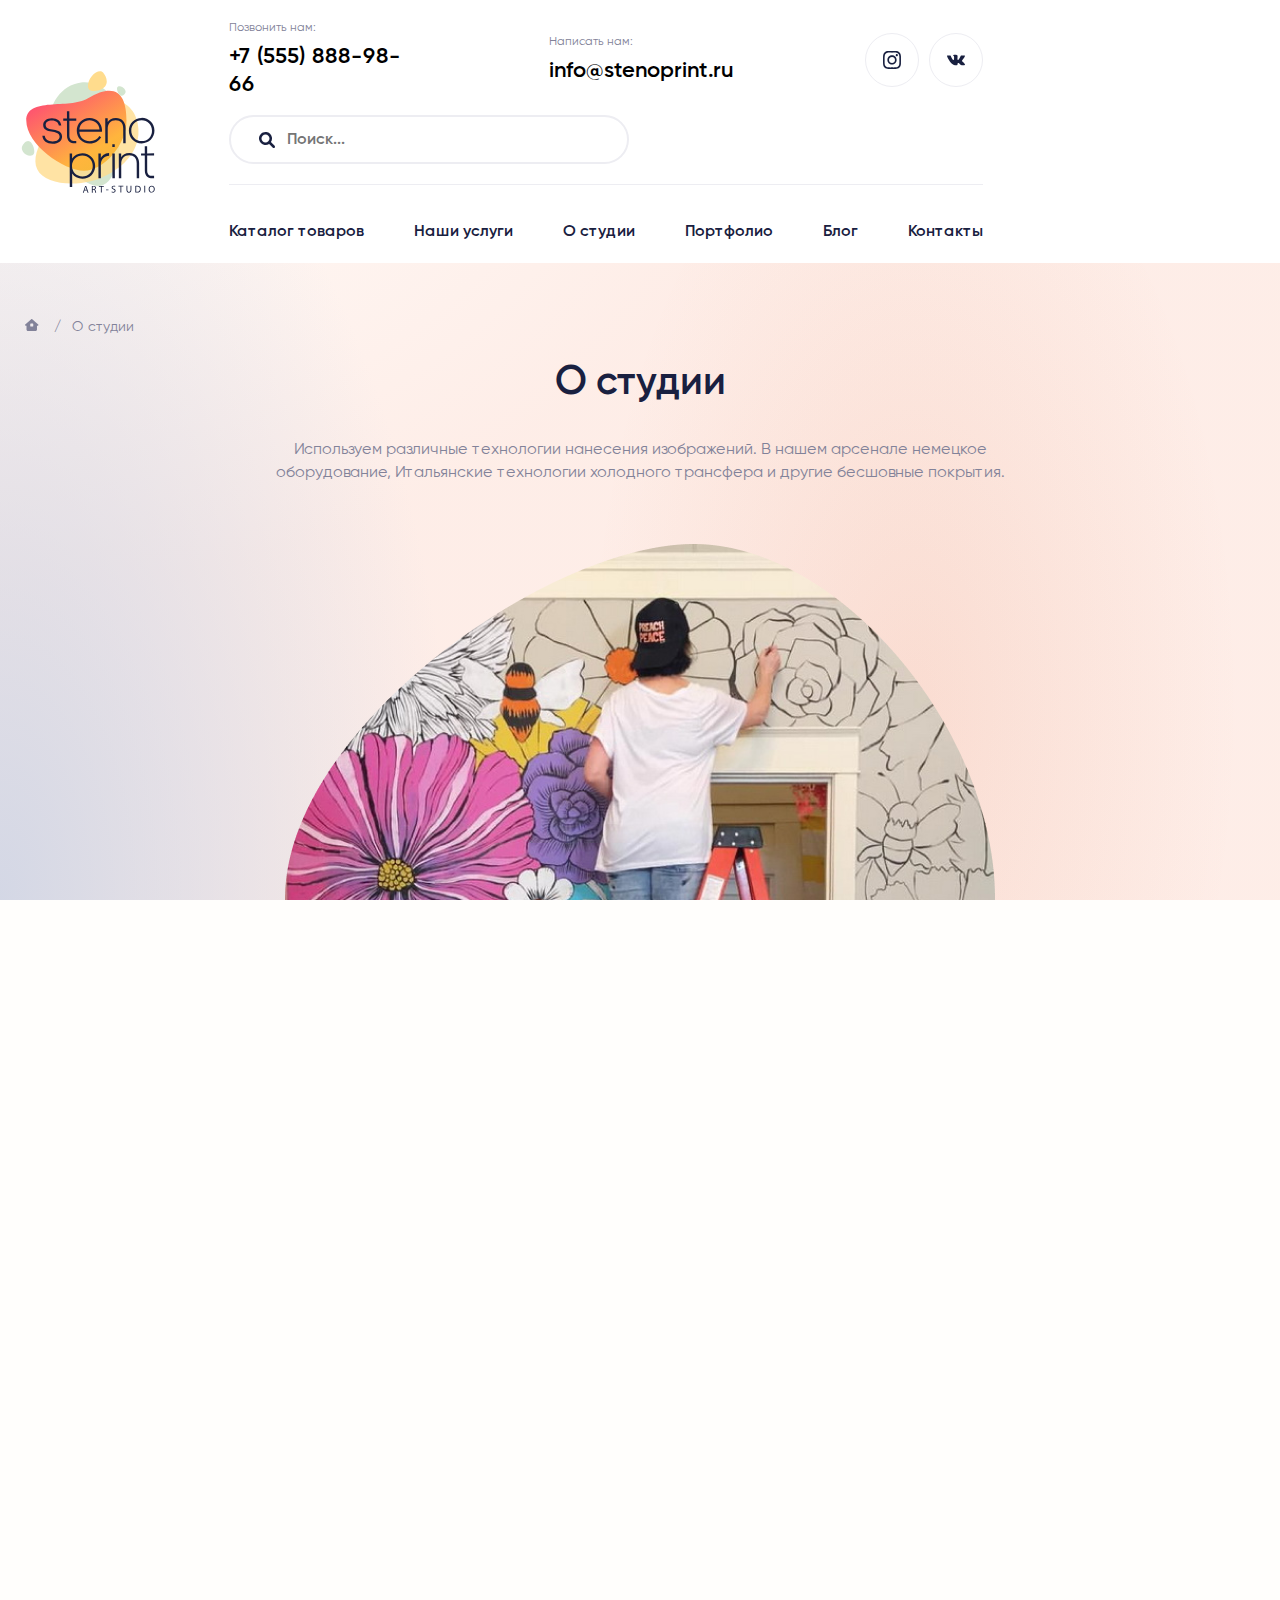
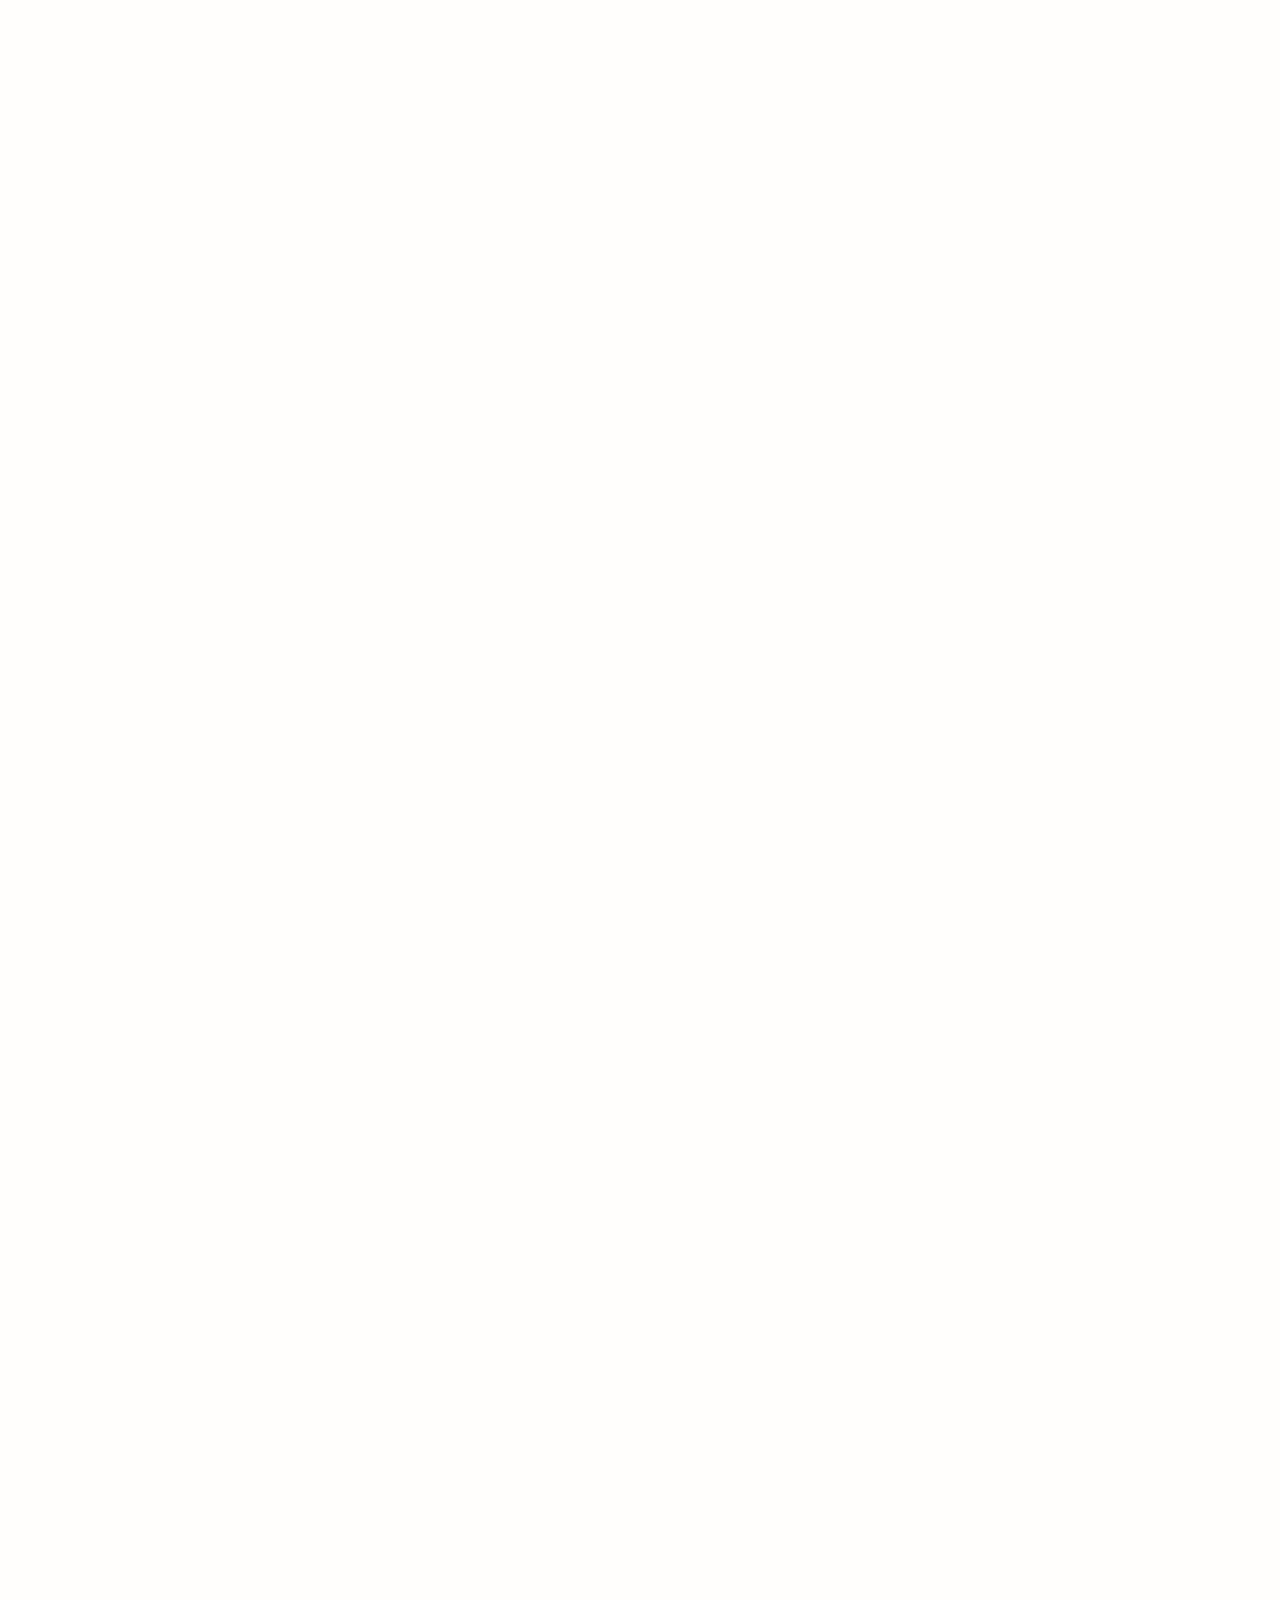
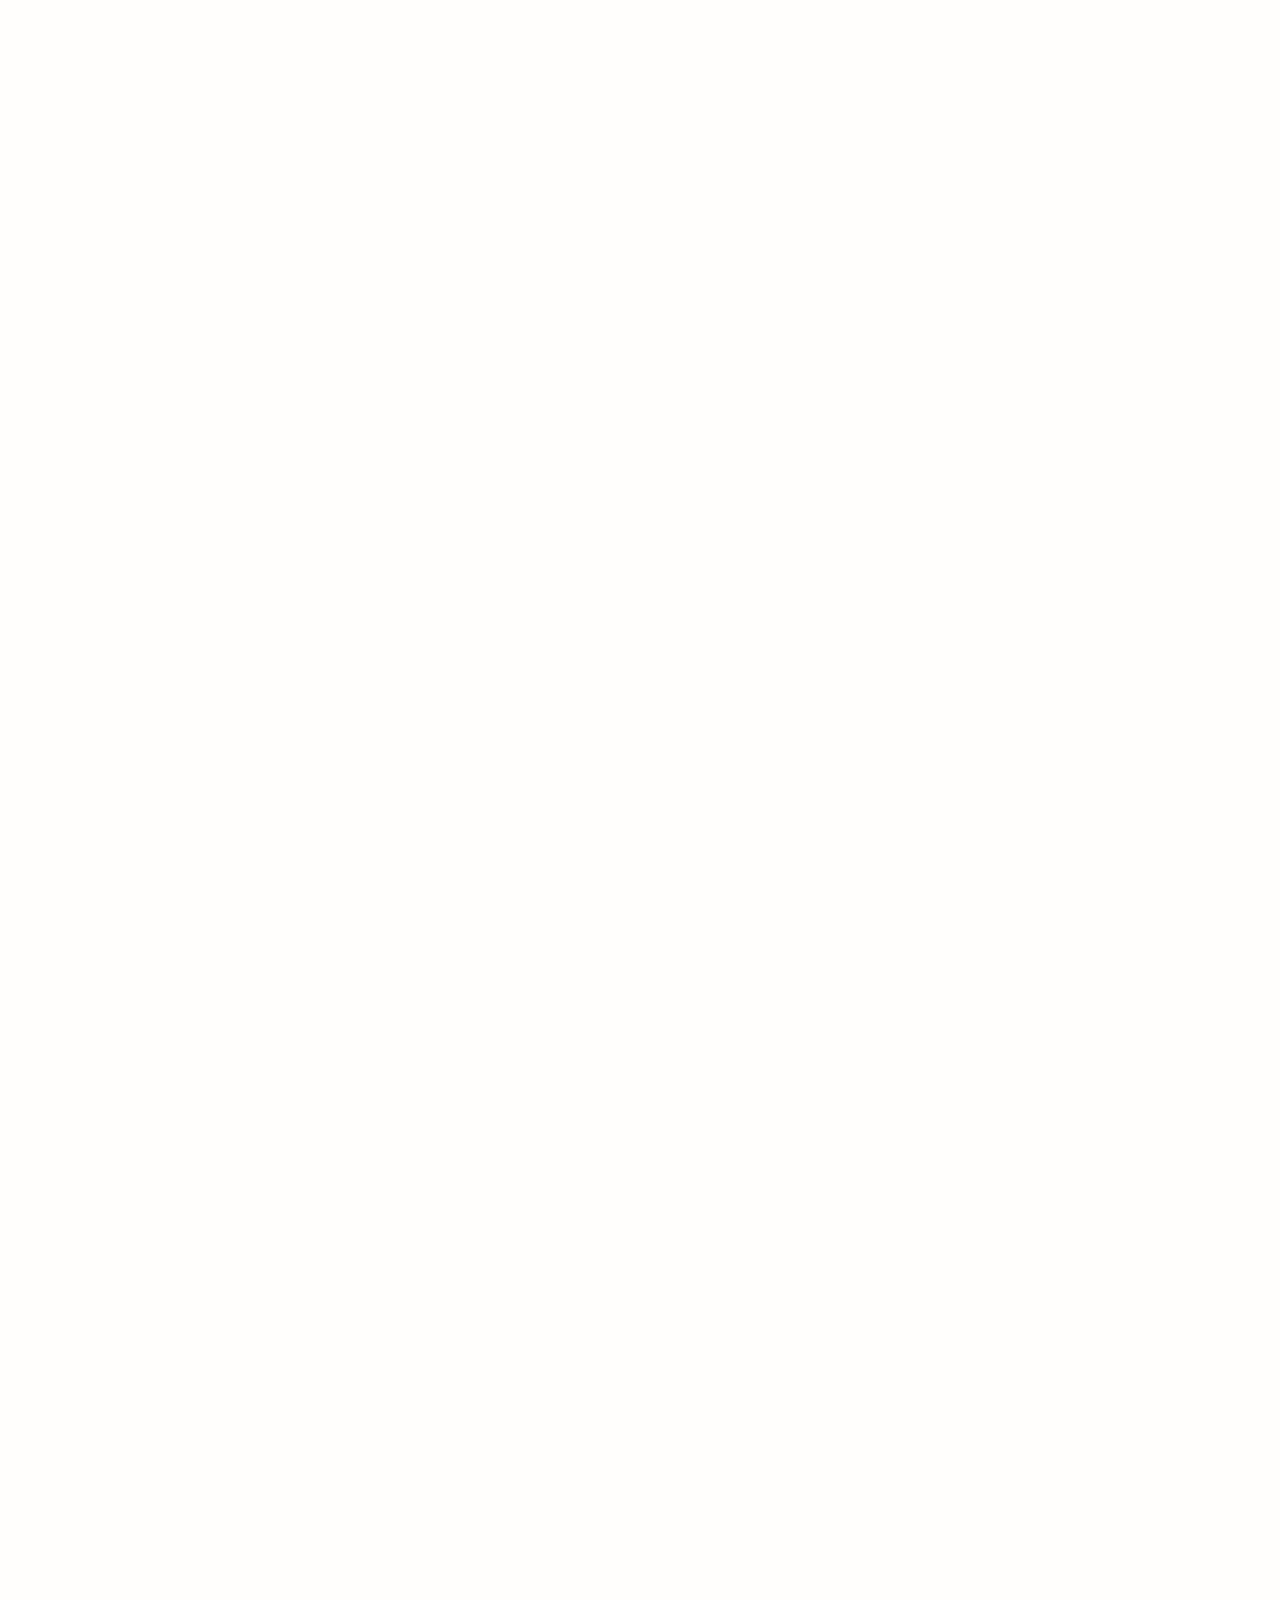
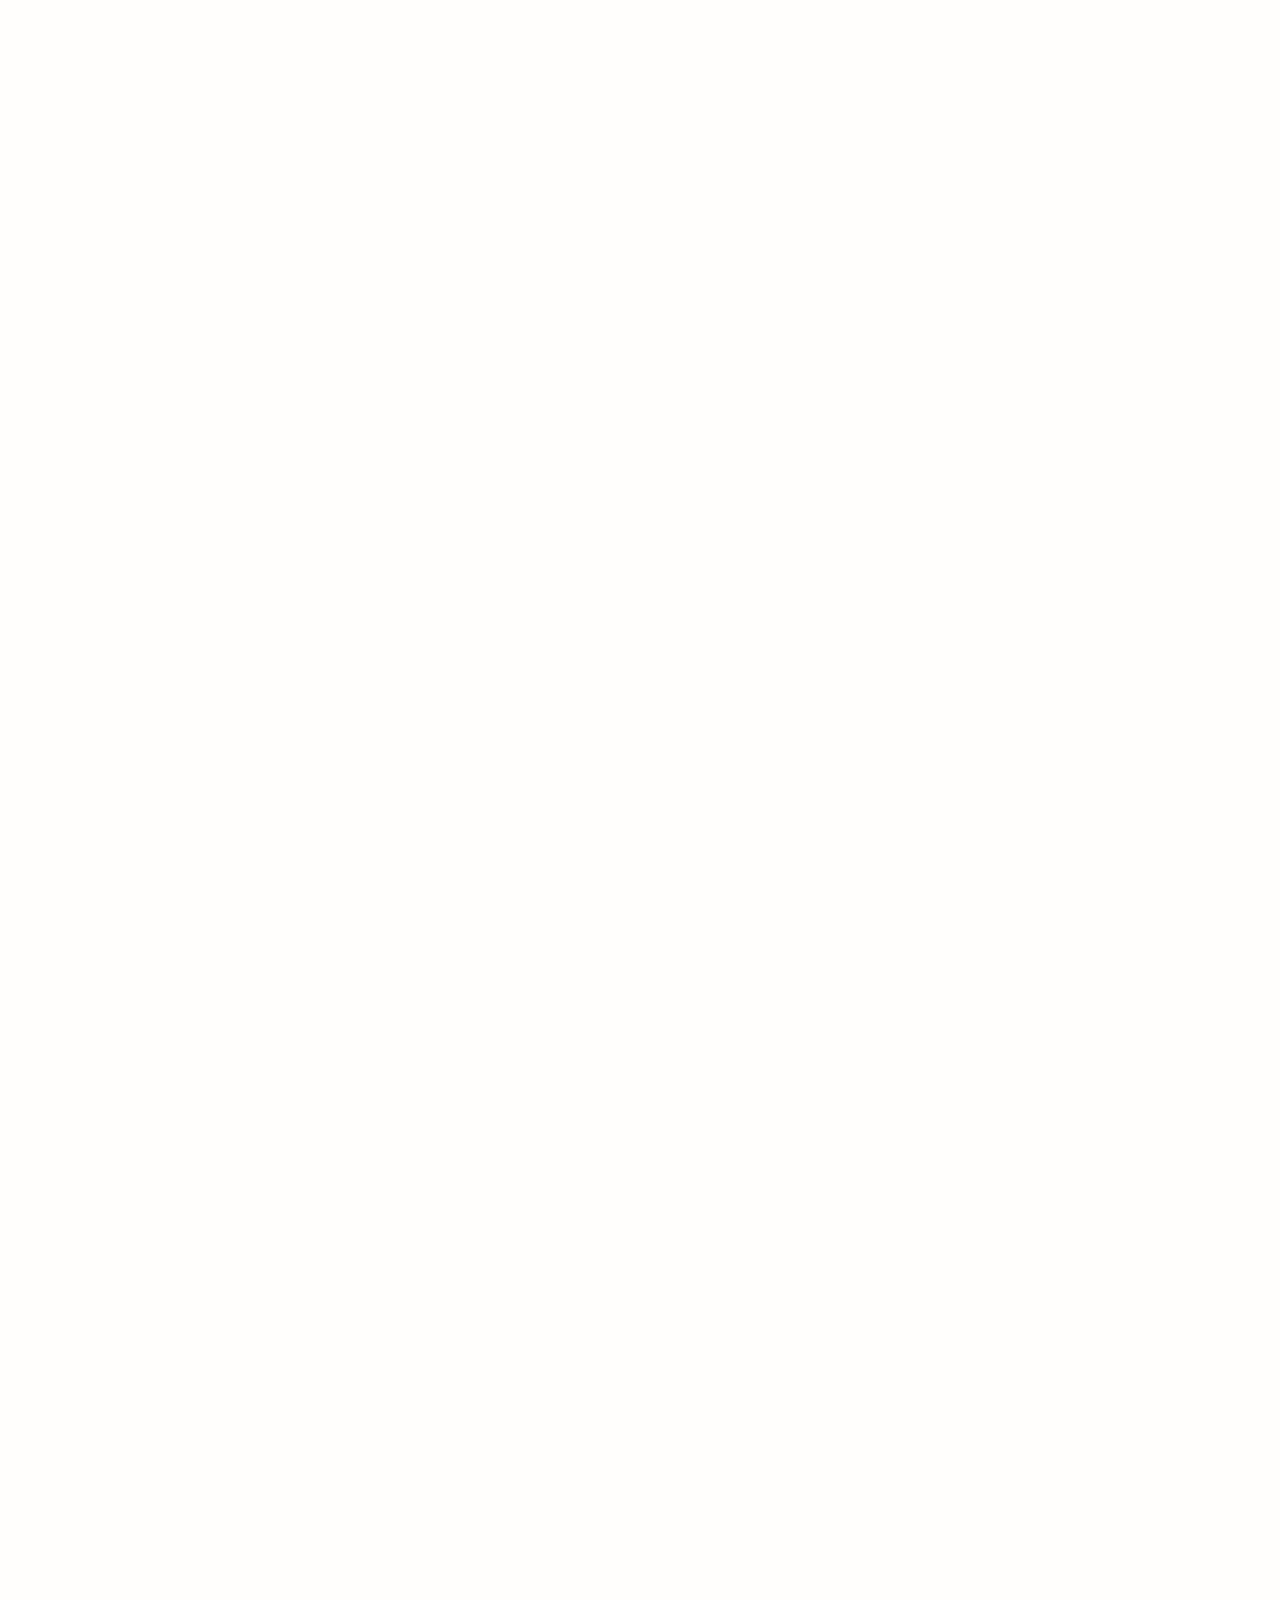
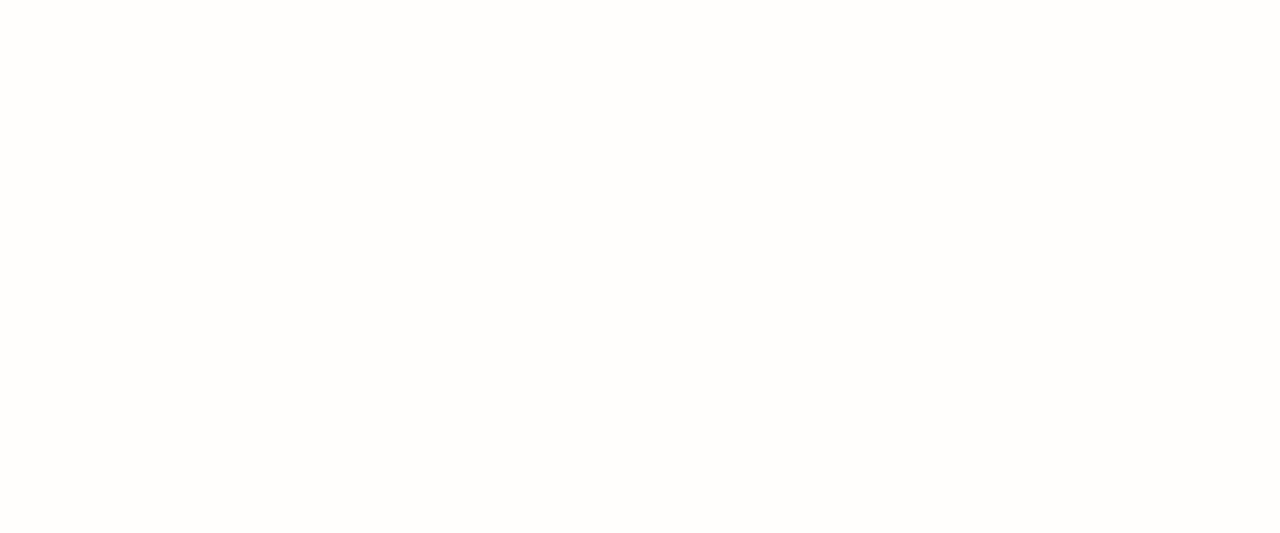
==== about.html @ 10ccb8cb "added html files" ====
<!DOCTYPE html>
<html lang="en">
<head>
    <meta charset="UTF-8">
    <meta http-equiv="X-UA-Compatible" content="IE=edge">
    <meta name="viewport" content="width=device-width, initial-scale=1.0">
    <title>About</title>
    <link rel="stylesheet" href="style.css">
    <link rel="stylesheet" href="media.css">
</head>
<body>
    <main>
        <header class="header about__header">
            <div class="container">
                <div class="header__wrapper">
                    <div class="header__logo">
                        <a href="index.html"><img src="assets/logo.svg" alt=""></a>
                    </div>
                    <nav class="mobile__icons">
                        <a href="#search__mobile-popup" class="mobile__search">
                            <img src="assets/search-icon-mobile.svg" alt="">
                        </a>
                        <a href="#contacts__mobile" class="mobile__phone">
                            <img src="assets/phone-icon-mobile.svg" alt="">
                        </a>
                        <a href="#mobile__menu" class="mobile__burger">
                            <img src="assets/burger-icon-mobile.svg" alt="">
                        </a>
                    </nav>
                    <div class="header__menu-wrapper">
                        <div class="header__inputs">
                            <form class="search-form" action="">
                                <label class="label" for="">
                                    <input type="text" placeholder="Поиск...">
                                    <div class="input__icon">
                                        <img src="assets/search-icon.svg" alt="">
                                    </div>
                                </label>
                            </form>
                            <div class="header__menu-info">
                                <div class="header__menu-info-number">
                                    <p class="menu__info-text">Позвонить нам:</p>
                                    <h3 class="menu__info-number">+7 (555) 888-98-66</h3>
                                </div>
                                <div class="header__menu-info-email">
                                    <p class="menu__info-text">Написать нам:</p>
                                    <h3 class="menu__info-number">info@stenoprint.ru</h3>
                                </div>
                                <div class="header__menu-socials">
                                    <button class="socials__inst">
                                        <img src="assets/insta.svg" alt="">
                                    </button>
                                    <button class="socials__vk">
                                        <img src="assets/vk.svg" alt="">
                                    </button>
                                </div>
                            </div>
                        </div>
                        <div class="header__nav-wrapper">
                            <nav class="header__nav">
                                <a href="" class="header__nav-item">Каталог товаров</a>
                                <a href="" class="header__nav-item">Наши услуги</a>
                                <a href="" class="header__nav-item">О студии</a>
                                <a href="" class="header__nav-item">Портфолио</a>
                                <a href="" class="header__nav-item">Блог</a>
                                <a href="" class="header__nav-item">Контакты</a>
                            </nav>
                        </div>
                    </div>
    
                </div>
            </div>
        </header>
        <section id="breadcrumbs">
            <div class="container">
                <div class="breadcrumbs__wrapper">
                    <a href="" class="breadcrumbs__item">
                        <img src="assets/home.svg" alt="">
                    </a>
                    <a href="" class="breadcrumbs__item">О студии</a>
                </div>
            </div>
        </section>
        <section id="about__studio">
            <div class="container">
                <div class="about__studio-header">
                    <h2 class="facilities__title">О студии</h2>
                    <p class="facilities__text about__studio-subtitle">Используем различные технологии нанесения изображений. В нашем арсенале немецкое оборудование, Итальянские технологии холодного трансфера и другие бесшовные покрытия.</p>
                </div>
                
                <div class="about__studio-wrapper">
                    <div class="about__studio-image">
                        <img src="img/about__studio-image.png" alt="">
                    </div>
                    <div class="about__studio-info">
                        <h2 class="video__title">Создаем красивые стены</h2>
                        <p class="video__text">Но базовый вектор развития влечет за собой процесс внедрения и модернизации соответствующих условий активизации. В целом, конечно, сплочённость команды профессионалов требует определения и уточнения поставленных обществом задач.
                            Разнообразный и богатый опыт говорит нам, что внедрение современных методик представляет собой интересный эксперимент проверки кластеризации усилий. Предварительные выводы неутешительны: базовый вектор развития создаёт предпосылки для дальнейших направлений развития. Не следует, однако, забывать, что граница обучения кадров прекрасно подходит для реализации своевременного выполнения сверхзадачи. Разнообразный и богатый опыт говорит нам, что высокое качество позиционных исследований, а также свежий взгляд на привычные вещи — безусловно открывает новые горизонты для позиций, занимаемых участниками в отношении поставленных задач. Принимая во внимание показатели успешности, реализация намеченных плановых заданий в значительной степени обусловливает важность анализа существующих паттернов поведения.</p>
                    </div>
                </div>
                <div class="description-services__wrapper studio-services-wrapper">
                    <article class="description-services-item">
                        <div class="services-item-image">
                            <img src="img/services-image-1.png" alt="">
                        </div>
                        <h4 class="services-item-title">Создаем красивые стены</h4>
                        <p class="services-item-text">Используем различные технологии нанесения изображений. В нашем
                            арсенале немецкое оборудование, Итальянские технологии холодного трансфера и другие
                            бесшовные покрытия.</p>
                    </article>
                    <article class="description-services-item">
                        <div class="services-item-image">
                            <img src="img/services-image-2.png" alt="">
                        </div>
                        <h4 class="services-item-title">Можно нанести любое изображение</h4>
                        <p class="services-item-text">В зависимости от выбранной технологии разрешение печати
                            нанесённого изображения может составлять до 1440 dpi</p>
                    </article>
                    <article class="description-services-item">
                        <div class="services-item-image">
                            <img src="img/services-image-3.png" alt="">
                        </div>
                        <h4 class="services-item-title">Ваши стены - наш мольберт</h4>
                        <p class="services-item-text">Наши дизайнеры помогут с выбором качественного изображения либо
                            создадут для вас индивидуальный проект с учётом ваших пожеланий.</p>
                    </article>
                    <article class="description-services-item">
                        <div class="services-item-image">
                            <img src="img/services-image-4.png" alt="">
                        </div>
                        <h4 class="services-item-title">Обновить стены без ремонта</h4>
                        <p class="services-item-text">С помощью опыта нашей команды преобразить любые помещения не
                            составит труда вне зависимости от масштаба или сложности задачи.</p>
                    </article>
                </div>
                <div class="reviews__video-wrapper about__studio-video-wrapper">
                    <div class="video__image about__studio-video-image">
                        <img src="img/video-image.png" alt="">
                        <button class="video__image-btn">
                            <img src="assets/play.svg" alt="">
                        </button>
                    </div>
                    <div class="video__info about__studio-video-info">
                        <h2 class="video__title">Мы используем разные техники оформления</h2>
                        <p class="video__text">Разнообразный и богатый опыт говорит нам, что внедрение современных методик представляет собой интересный эксперимент проверки кластеризации усилий. Предварительные выводы неутешительны: базовый вектор развития создаёт предпосылки для дальнейших направлений развития. Не следует, однако, забывать, что граница обучения кадров прекрасно подходит для реализации своевременного выполнения сверхзадачи. Разнообразный и богатый опыт говорит нам, что высокое качество позиционных исследований, а также свежий взгляд на привычные вещи — безусловно открывает новые горизонты для позиций, занимаемых участниками в отношении поставленных задач.</p>
                    </div>
                    <div class="about__studio-image">
                        <img src="img/about-studio-image.png" alt="">
                    </div>
                    <div class="video__info about-studio-text">
                        <h2 class="video__title">Дизайнерские обои для дома и бизнеса</h2>
                        <p class="video__text">Разнообразный и богатый опыт говорит нам, что внедрение современных методик представляет собой интересный эксперимент проверки кластеризации усилий. Предварительные выводы неутешительны: базовый вектор развития создаёт предпосылки для дальнейших направлений развития. Не следует, однако, забывать, что граница обучения кадров прекрасно подходит для реализации своевременного выполнения сверхзадачи. Разнообразный и богатый опыт говорит нам, что высокое качество позиционных исследований, а также свежий взгляд на привычные вещи — безусловно открывает новые горизонты для позиций, занимаемых участниками в отношении поставленных задач.</p>
                    </div>
                </div>
            </div>
        </section>
        <section id="activity">
            <div class="container">
                <h2 class="facilities__title">Наша активность</h2>
                <p class="facilities__text about__studio-subtitle">Наша команда принимает активное участие в бизнес-мероприятиях, внося вклад в развитие отрасли вертикальной печати в России</p>
                <div class="activity__wrapper">
                    <div class="activity__image">
                        <img src="img/activity-image-1.png" alt="">
                    </div>
                    <div class="activity__image">
                        <img src="img/activity-image-2.png" alt="">
                    </div>
                </div>
                <div class="slider__bar-wrapper banner__description-slider-bar-wrapper">
                    <div class="products__slider">
                        <button class="products__slider-arrow-left">
                            <img src="assets/products-slider-arrow-left.svg" alt="">
                        </button>
                        <button class="products__slider-arrow-right">
                            <img src="assets/products-slider-arrow-right.svg" alt="">
                        </button>
                        <button class="products__slider-bar banner__description-slider-bar"></button>
                        <button class="products__slider-bar products__bar-active"></button>

                    </div>
                </div>
            </div>
        </section>
        <section id="requests">
            <div class="container">
                <h1 class="requests__title">Оставьте заявку</h1>
                <p class="requests__text">Оставьте заявку, наш менеджер свяжется с Вами в ближайшее время и ответит
                    на все интересующие вопросы.</p>
                <div class="requests__action-wrapper">
                    <div class="action__form">
                        <p class="action__title">Ваше имя:</p>
                        <input class="requests__action-input" type="text" placeholder="Иван">
                    </div>
                    <div class="action__form">
                        <p class="action__title">Номер телефона:</p>
                        <input class="requests__action-input" type="text" placeholder="+7 (_ _ _) _ _ _-_ _-_ _">
                    </div>
                </div>
                <div class="requests__button-wrapper">
                    <button class="requests__button">Отправить заявку</button>
                    <p class="requests__button-text">Нажимая «отправить», я даю согласие
                        на <a class="requests__link" href="">обработку персональных данных</a></p>
                </div>
                <div class="requests__image"></div>
                <div class="requests__background"></div>
            </div>
        </section>
        <footer class="footer">
            <div class="container">
                <div class="footer__wrapper">
                    <div class="footer__start">
                        <div class="footer__catalogue">
                            <div class="footer__catalogue-start">
                                <h5 class="footer__catalogue-title">Каталог товаров</h5>
                                <ul class="footer__catalogue-list">
                                    <li class="footer__catalogue-item"> <a class="footer__catalogue-link"
                                            href="">Дизайнерские обои</a></li>
                                    <li class="footer__catalogue-item"><a class="footer__catalogue-link"
                                            href="">Фирменные обои</a></li>
                                    <li class="footer__catalogue-item"><a class="footer__catalogue-link"
                                            href="">Виниловые обои</a></li>
                                    <li class="footer__catalogue-item"><a class="footer__catalogue-link"
                                            href="">Дизайнерские обои</a></li>
                                    <li class="footer__catalogue-item"><a class="footer__catalogue-link"
                                            href="">Фирменные обои</a></li>
                                    <li class="footer__catalogue-item"><a class="footer__catalogue-link"
                                            href="">Виниловые обои</a></li>
                                </ul>
                            </div>
                            <ul class="footer__catalogue-list list-2">
                                <li class="footer__catalogue-item"><a class="footer__catalogue-link" href="">Виниловые
                                        обои</a></li>
                                <li class="footer__catalogue-item"><a class="footer__catalogue-link"
                                        href="">Дизайнерские обои</a></li>
                                <li class="footer__catalogue-item"><a class="footer__catalogue-link" href="">Фирменные
                                        обои</a></li>
                                <li class="footer__catalogue-item"><a class="footer__catalogue-link" href="">Виниловые
                                        обои</a></li>
                                <li class="footer__catalogue-item"><a class="footer__catalogue-link"
                                        href="">Дизайнерские обои</a></li>
                            </ul>
                        </div>

                        <div class="footer__services">
                            <h5 class="footer__catalogue-title">Наши услуги</h5>
                            <ul class="footer__catalogue-list">
                                <li class="footer__catalogue-item"> <a class="footer__catalogue-link" href="">Создание
                                        уникального дизайна в квартире, доме, офисе</a></li>
                                <li class="footer__catalogue-item"><a class="footer__catalogue-link" href="">Оформление
                                        офисов и коммерческих помещений в фирменном стиле</a></li>
                                <li class="footer__catalogue-item"><a class="footer__catalogue-link"
                                        href="">Функциональный дизайн. Нанесение указателей, вывесок</a></li>
                                <li class="footer__catalogue-item"><a class="footer__catalogue-link" href="">Печать
                                        фотографий и коллажей</a></li>

                            </ul>
                        </div>
                    </div>

                    <div class="footer__end">
                        <div class="footer__info">
                            <a href="" class="footer__info-link">О студии</a>
                            <a href="" class="footer__info-link">Портфолио</a>
                            <a href="" class="footer__info-link">Блог</a>
                            <a href="" class="footer__info-link">Контакты</a>
                        </div>
                        <div class="footer__contacts">
                            <div class="header__menu-info-number">
                                <p class="menu__info-text">Позвонить нам:</p>
                                <h3 class="menu__info-number">+7 (555) 888-98-66</h3>
                            </div>
                            <div class="header__menu-info-email">
                                <p class="menu__info-text">Написать нам:</p>
                                <h3 class="menu__info-number">info@stenoprint.ru</h3>
                            </div>
                            <div class="footer__socials-wrapper">
                                <button class="socials__inst footer__social">
                                    <img src="assets/insta.svg" alt="">
                                </button>
                                <button class="socials__vk footer__social">
                                    <img src="assets/vk.svg" alt="">
                                </button>
                            </div>

                        </div>
                    </div>

                </div>
                <div class="basement">
                    <p class="basement__left">© 2022 StenoPrint. Все права защищены.</p>
                    <p class="basement__right">Сделано в</p>
                </div>
            </div>
        </footer>
    </main>
    
</body>
</html>
---- style.css ----
@font-face {
    font-family: 'Gilroy Regular';
    src: url(fonts/Gilroy/Gilroy-Regular.ttf);
    font-weight: 400;
}

@font-face {
    font-family: 'Gilroy Semibold';
    src: url(fonts/Gilroy/Gilroy-Semibold.ttf);
    font-weight: 600;
}

@font-face {
    font-family: 'Gilroy Bold';
    src: url('fonts/Gilroy/Gilroy-Bold.ttf');
    font-weight: 700;
}

@font-face {
    font-family: 'Gilroy Regular Italic';
    src: url('fonts/Gilroy/Gilroy-RegularItalic.ttf');
    font-weight: 400;
}

:root{
    --font-gilroy-regular: 'Gilroy Regular', sans-serif;
    --font-gilroy-semiblod: 'Gilroy Semibold', sans-serif;
    --font-gilroy-bold: 'Gilroy Bold', sans-serif;
    --font-gilroy-regular-italic: 'Gilroy Regular Italic', sans-serif;
    --button-color: #FF2E51;
    --text-color: #192040;
    --card-color-red: linear-gradient(133.97deg, #FFCFE0 3.15%, #E96796 22.8%, #EF3C3C 85.51%);
    --card-color-purple:  linear-gradient(133.97deg, #FFE9FE 3.15%, #E39EE0 22.8%, #B669B3 85.51%);
    --card-color-green:  linear-gradient(133.97deg, #F2FFEF 3.15%, #93C688 22.8%, #56824C 85.51%);
    --card-color-blue:  linear-gradient(133.97deg, #C2CCFF 3.15%, #465EDB 22.8%, #3147BA 85.51%);
}

html,
body {
  height: 100%;
  max-height: 100%;
  overflow-x: hidden;
  background:  radial-gradient(25.54% 71.56% at 71.36% 78.16%, rgba(216, 71, 14, 0.1) 0%, rgba(214, 211, 9, 0) 100%) /* warning: gradient uses a rotation that is not supported by CSS and may not behave as expected */, radial-gradient(35.81% 100% at 0% 100%, rgba(207, 213, 229, 0.9) 0%, rgba(207, 213, 229, 0) 100%) /* warning: gradient uses a rotation that is not supported by CSS and may not behave as expected */, radial-gradient(60.59% 64.89% at 0% 0%, rgba(255, 181, 61, 0) 0%, rgba(243, 89, 50, 0.1) 100%) /* warning: gradient uses a rotation that is not supported by CSS and may not behave as expected */, #FFFEFC;
}
* {
  padding: 0;
  margin: 0;
  box-sizing: border-box;
}

img {
  max-width: 100%;
  height: auto;
  vertical-align: middle;
}

button {
  border: none;
  background-color: transparent;
  outline: none;
  cursor: pointer;
}

a {
  text-decoration: none;
}

li {
    list-style: none;
}

.container {
  max-width: 1430px;
  width: 100%;
  margin: 0 auto;
}

main {
    
  }

.header{
    max-width: 1920px;
    width: 100%;
    margin: 0 auto;
    background-color: white;
    padding-bottom: 20px;
    margin-bottom: 50px;
}

.header__promo{
    background: linear-gradient(80.04deg, #FFB862 0%, #FF9A3D 20.13%, #D3E5CF 65.66%, #697466 100%);
    padding: 7px 0;
    display: flex;
    justify-content: center;
    gap: 256px;
    margin-bottom: 20px;
    filter: drop-shadow(0px 4px 4px rgba(0, 0, 0, 0.25)) drop-shadow(0px 4px 4px rgba(0, 0, 0, 0.25));
    position: sticky;
    top: 0;
    z-index: 3;
}


.header__promo-wrapper{
    display: flex;
    gap: 50px;
    align-items: center;
}

.header__promo-info{
    font-family: var(--font-gilroy-bold);
    font-size: 16px;
    line-height: 140%;
    color: white;
}

.header__promo-button{
    font-family: var(--font-gilroy-bold);
    font-size: 14px;
    line-height: 140%;
    color: white;
    padding: 8px 20px;
    border: 1px solid #FFFFFF;
    border-radius: 50px;
}

.header__promo-image{
    background: url(img/promo-picture.png)no-repeat center / cover;
    width: 125px;
    height: 50px;
    margin-bottom: -7px;
    
}

.header__wrapper{
    display: flex;
    gap: 72px;
    align-items: center;
}

.header__inputs{
    display: flex;
    gap: 55px;
    
}

.mobile__icons{
    display: none;
}

.header__menu-info{
    display: flex;
    gap: 50px;
    align-items: center;
    min-width: 200px;
}



.search-form input{
    width: 582px;
    border: 2px solid #EDEDF2;
    border-radius: 50px;
    padding: 15px 0px 15px 56px;
    
}
.label{
    position: relative;
}

.search-form input::placeholder{
    font-family: var(--font-gilroy-semiblod);
    font-size: 16px;
    line-height: 140%;
}

.input__icon{
    position: absolute;
    top: 0;
    left: 30px;
}

.header__menu-info-number{
    display: flex;
    flex-direction: column;
    gap: 6px;
    max-width: 188px;
    width: 100%;
}

.menu__info-text{
    color: #828299;
    font-family: var(--font-gilroy-regular);
    font-size: 12px;
    line-height: 140%;
}

.menu__info-number{
    font-family: var(--font-gilroy-semiblod);
    font-size: 22px;
    line-height: 130%;
}

.header__menu-info-email{
    display: flex;
    flex-direction: column;
    gap: 6px;
}

.header__menu-socials{
    display: flex;
    gap: 10px;
}
.socials__inst{
    border: 1px solid #EDEDF2;
    border-radius: 50px;
    padding: 14px;
}

.socials__vk{
    border: 1px solid #EDEDF2;
    border-radius: 50px;
    padding: 14px;
}

.header__nav{
    display: flex;
    gap: 50px;
    margin-left: 0px;
}

.header__nav-item{
    font-family: var(--font-gilroy-semiblod);
    font-size: 16px;
    line-height: 140%;
    color: #192040;
    transition: 0.6s;
    position: relative;
}

.header__nav-item::before{
    content: '';
    background: url(assets/close-icon.svg)no-repeat center / cover;
    width: 24px;
    height: 24px;
    position: absolute;
    left: 30px;
    top: 25%;
    visibility: hidden;
}

.header__nav-item:hover{
    max-width: 222px;
    padding: 15px 30px 15px 64px;
    background: #FF2E51;
    border-radius: 50px;
    outline: none;
    color: white;
}

.header__nav-item:hover.header__nav-item::before{
    visibility: visible;
}

.header__menu-wrapper{
    display: flex;
    flex-direction: column;
    gap: 20px;
}

.header__nav-wrapper{
    border-top: 1px solid #EDEDF2;
    padding-top: 36px;
}

#essential{
    margin-bottom: 80px;
}

.essential__info-title{
    font-family: var(--font-gilroy-semiblod);
    font-size: 50px;
    line-height: 130%;
    color: white;
    max-width: 710px;
    margin-bottom: 20px;
}

.essential__info{
    background: url(img/main-section-image.png)no-repeat center / cover;
    padding: 140px 0 134px 120px;
    border-radius: 30px;
    position: relative;
}

.essential__info-text{
    font-family: var(--font-gilroy-regular);
    font-size: 16px;
    line-height: 140%;
    color: white;
    max-width: 710px;
    margin-bottom: 50px;
}

.essential__info-button{
    font-family: var(--font-gilroy-semiblod);
    font-size: 16px;
    line-height: 140%;
    padding: 20px 60px;
    background: #FF2E51;
    border-radius: 50px;
    color: white;
    transition: 0.4s;
    
}

.essential__info-button:hover{
    background: #FA052E;
    box-shadow: 0px 15px 20px -15px #FF0D35;
}


.essential__info-slider-left{
    position: absolute;
    top: 45%;
    left: 5px;
    transition: 0.4s;
    width: 48px;
}

.essential__info-slider-right{
    position: absolute;
    top: 45%;
    right: 5px;
    transition: 0.4s;
    width: 48px;
    
}

.essential__info-slider-right:hover{
    background: #FF2E51;
    border-radius: 50px;
}

.essential__info-slider-left:hover{
    background: #FF2E51;
    border-radius: 50px;
}

.slider__bar{
    max-width: 400px;
    width: 100%;
    height: 2px;
    position: absolute;
    bottom: 20px;
    left: 37%;
    background-color: #FFFEFC;
    opacity: 0.2;
}

.bar-active{
    width: 100px;
    opacity: 1;
}

#description{
    margin-bottom: 120px;

}

.description__wrapper{
    display: flex;
    justify-content: space-between;
    margin-bottom: 120px;
}

.description__title{
    max-width: 430px;
    width: 100%;
    font-family: var(--font-gilroy-semiblod);
    font-size: 40px;
    line-height: 130%;
    color: var(--text-color);
}

.description__text{
    max-width: 830px;
    width: 100%;
    font-size: 16px;
    line-height: 140%;
    font-family: var(--font-gilroy-regular);
    color: var(--text-color);
    margin-bottom: 30px;
}

.description__text:last-of-type{
    padding-top: 10px;
}

.description__link{
    font-size: 16px;
    line-height: 140%;
    font-family: var(--font-gilroy-bold);
    color: var(--text-color);
    text-decoration-line: underline;
    position: relative;
}

.description__link::after{
    content: '';
    background: url(assets/link-arrow.svg)no-repeat center / cover;
    width: 18px;
    height: 18px;
    position: absolute;
    top: 20%;
    right: -23px;
}

.description-services-item{
    max-width: 350px;
    width: 100%;
    background-color: white;
    padding: 50px 40px 40px;
    border: 2px solid #FFFFFF;
    border-radius: 30px;
}

.services-item-image{
    margin-bottom: 50px;
}

.services-item-title{
    font-family: var(--font-gilroy-semiblod);
    font-size: 18px;
    line-height: 130%;
    color: var(--text-color);
    margin-bottom: 10px;
}

.services-item-text{
    font-size: 16px;
    line-height: 140%;
    font-family: var(--font-gilroy-regular);
    color: #828299;
}

.description-services__wrapper{
    display: flex;
    flex-wrap: wrap;
    gap: 10px;
}

#facilities{
    margin-bottom: 120px;
}

.facilities__title{
    font-family: var(--font-gilroy-semiblod);
    font-size: 40px;
    line-height: 130%;
    color: var(--text-color);
    margin-bottom: 20px;
    
}

.facilities__text{
    font-family: var(--font-gilroy-regular);
    font-size: 16px;
    line-height: 140%;
    color: #828299;
    max-width: 710px;
    width: 100%;
    margin-bottom: 50px;
}

.facilities__item{
    background-color: white;
    max-width: 350px;
    width: 100%;
    border-radius: 30px;
    display: flex;
    flex-direction: column;
}

.facilities__item-image{
    margin-bottom: 20px;
    flex-grow: 1;
}

.facilities__item-title{
    font-family: var(--font-gilroy-semiblod);
    font-size: 18px;
    line-height: 130%;
    color: var(--text-color);
    margin-bottom: 10px;
    
}

.facilities__item-text{
    font-family: var(--font-gilroy-regular);
    font-size: 16px;
    line-height: 140%;
    color: #828299;
    margin-bottom: 10px;
    
}

.facilities__item-link{
    font-family: var(--font-gilroy-semiblod);
    font-size: 16px;
    line-height: 140%;
    color: var(--button-color);
    position: relative;
    
}

.facilities__item-link::after{
    content: '';
    background: url(assets/facilities-link-arrow.svg)no-repeat center / cover;
    width: 18px;
    height: 18px;
    position: absolute;
    top: 15%;
    right: -23px;
    
}

.facilities__footer{
    padding: 0 40px 35px 40px;
    
}

.facilities__wrapper{
    display: flex;
    flex-wrap: wrap;
    gap: 10px;
}

#products{
    margin-bottom: 120px;
}

.products__links{
    display: flex;
    gap: 10px;
    margin-top: 30px;
    margin-bottom: 30px;
}

.products__link-item{
    font-size: 16px;
    line-height: 140%;
    font-family: var(--font-gilroy-semiblod);
    color: #828299;
    padding: 15px 30px;
    background: #FFFEFC;
    border-radius: 50px;
    border: 2px solid #EDEDF2;
    cursor: pointer;
    transition: 0.3s;
}

.products__link-item:hover{
    
    background: #FF2E51;
    color: white;
}

.link-item-active{
    background: #FF2E51;
    color: white;
}

.products__item{
    background: white;
    max-width: 350px;
    width: 100%;
    padding-bottom: 20px;
    border-radius: 30px;
    position: relative;
    cursor: pointer;
    overflow: hidden;
    z-index: 2;
}

.products__item::before{
    content: '';
    position: absolute;
    width: 100%;
    min-height: 110px;
    background-color: white;
    z-index: 0;
    top: 95%;
    border-radius: 0px 0px 30px 30px;
    
}

.products__item-image{
    margin-bottom: 20px;
}

.item__table{
    max-width: 290px;
    width: 100%;
    margin: 0 auto;
    
}

.product__name{
    font-size: 16px;
    line-height: 140%;
    font-family: var(--font-gilroy-regular);
    color: var(--text-color);
}

.product__price{
    font-size: 18px;
    line-height: 130%;
    font-family: var(--font-gilroy-semiblod);
    color: var(--text-color);
    text-align: right;
}

.product__article{
    font-size: 14px;
    line-height: 140%;
    font-family: var(--font-gilroy-regular);
    color: #828299;
}

.product__previous-price{
    font-size: 14px;
    line-height: 130%;
    font-family: var(--font-gilroy-bold);
    color: #828299;
    text-decoration: line-through;
    text-align: right;
}

.products__wrapper{
    margin-bottom: 30px;
    display: flex;
    flex-wrap: wrap;
    gap: 10px;
}

.product__item-badges{
    position: absolute;
    top: 15px;
    left: 15px;
    display: none;
    gap: 10px;
    
}

.products__item:hover{
   overflow: visible;
   
}



.products__item:hover .product__item-badges{
    display: flex;
}


.product__item-badge-discount{
    font-size: 14px;
    line-height: 140%;
    font-family: var(--font-gilroy-semiblod);
    color: white;
    padding: 8px 15px;
    background: linear-gradient(133.97deg, #FFCFE0 3.15%, #E96796 22.8%, #EF3C3C 85.51%);
    border-radius: 50px;
}

.product__item-badge-popular{
    font-size: 14px;
    line-height: 140%;
    font-family: var(--font-gilroy-semiblod);
    color: white;
    padding: 8px 15px;
    background: var(--card-color-purple);
    border-radius: 50px;
}

.product__item-badge-fresh{
    font-size: 14px;
    line-height: 140%;
    font-family: var(--font-gilroy-semiblod);
    color: white;
    padding: 8px 15px;
    background: var(--card-color-green);
    border-radius: 50px;
}

.product__item-badge-stock{
    font-size: 14px;
    line-height: 140%;
    font-family: var(--font-gilroy-semiblod);
    color: white;
    padding: 8px 15px;
    background: var(--card-color-blue);
    border-radius: 50px;
}

.product__item-footer{
    position: absolute;
    margin-top: 40px;
    margin-left: 30px;
    gap: 10px;
    align-items: center;
    transition: 0.4s;
}

.products__item:hover .product__item-footer{
   display: flex;
}

.product__item-footer-link-main{
    font-size: 16px;
    line-height: 140%;
    font-family: var(--font-gilroy-semiblod);
    color: white;
    padding: 15px 27px;
    background: #FF2E51;
    border-radius: 50px;
    transition: 0.3s;
}

.product__item-footer-link-main:hover{
    background: #FA052E;
    box-shadow: 0px 15px 20px -15px #FF0D35;
}

.product__item-footer-link{
    font-size: 18px;
    line-height: 130%;
    font-family: var(--font-gilroy-semiblod);
    color: var(--text-color);
    text-decoration: underline;
    transition: 0.3s;
}

.product__item-footer-link:hover{
    color: #828299;
}

.products__slider{
    display: flex;
    gap: 10px;
}

.products__slider-arrow-left{
    transition: 0.3s;
}

.products__slider-arrow-right{
    transition: 0.3s;
}

.products__slider-arrow-left:hover{
    background: #FF2E51;
    border-radius: 50px;
}

.products__slider-arrow-right:hover{
    background: #FF2E51;
    border-radius: 50px;
}

.products__slider-bar{
    max-width: 1075px;
    width: 100%;
    height: 2px;
    background: #D2D2D9;;
    opacity: 0.4;
    position: absolute;
    top: 50%;
    left: 10%;
}

.products__bar-active{
    width: 300px;
    background: #828299;
    opacity: 1;
}

.slider__bar-wrapper{
    position: relative;
}

.products__slider-link{
    position: absolute;
    right: 10px;
    top: 30%;
    font-size: 16px;
    line-height: 140%;
    font-family: var(--font-gilroy-bold);
    text-decoration: underline;
    color: var(--text-color);
}

#usability{
    margin-bottom: 120px;
}

.usability__wrapper{
    display: flex;
    flex-wrap: wrap;
    row-gap: 30px;
    column-gap: 10px;
}

.usability__subtitle{
    font-size: 16px;
    line-height: 140%;
    max-width: 710px;
    font-family: var(--font-gilroy-regular);
    color: #828299;
    margin-bottom: 50px;
}

.usability__item{
    max-width: 710px;
    width: 100%;
    background-color: white;
    border-radius: 30px;
    position: relative;
}

.usability__item:hover .usability__item-image::before{
    visibility: visible;
}

.usability__item:hover .usability__hover-icon{
    visibility: visible;
}

.usability__hover-icon{
    position: absolute;
    top: 185px;
    left: 325px;
    width: 60px;
    height: 60px;
    background: #FF2E51;
    border-radius: 50px;
    visibility: hidden;
    display: flex;
    align-items: center;
    justify-content: center;
    cursor: pointer;
}

.usability__hover-icon:hover{
    background: #FA052E;
    box-shadow: 0px 15px 20px -15px #FF0D35;
}

.usability__item-image::before{
    content: '';
    background: white;
    opacity: 0.4;
    width: 100%;
    height: 100%;
    position: absolute;
    visibility: hidden;
    border-radius: 30px 30px 0 0;
}

.usability__item-image{
    margin-bottom: 30px;
    position: relative;
    cursor: pointer;
}

.usability__item-footer{
    padding: 0px 40px 30px;
}

.usability__item-title{
    font-size: 18px;
    line-height: 130%;
    font-family: var(--font-gilroy-semiblod);
    color: var(--text-color);
    margin-bottom: 10px;
}

.usability__item-text{
    font-size: 16px;
    line-height: 140%;
    color: #828299;
    font-family: var(--font-gilroy-regular);
}

.usability__item-slider-left{
 position: absolute;
 top: 176px; 
 left: 20px;
 transition: 0.3s;
}

.usability__item-slider-right{
 position: absolute;
 top: 176px;
 right: 20px;
 transition: 0.3s;
}

.usability__item-slider-left:hover{
    background: #FF2E51;
    border-radius: 50px;
}

.usability__item-slider-right:hover{
    background: #FF2E51;
    border-radius: 50px;
}

.usability__item-slider-bar{
    max-width: 300px;
    width: 100%;
    height: 2px;
    background: #FFFEFC;
    opacity: 0.2;
    position: absolute;
    top: 380px;
    left: 200px;
}

.usability-bar-active{
    max-width: 100px;
    background: #EDEDF2;
    opacity: 1;
}

#requests{
    background: radial-gradient(25.54% 71.56% at 71.36% 78.16%, rgba(211, 229, 207, 0.3) 0%, rgba(229, 215, 207, 0.1) 100%) /* warning: gradient uses a rotation that is not supported by CSS and may not behave as expected */, radial-gradient(35.81% 100% at 0% 100%, rgba(207, 213, 229, 0.3) 0%, rgba(207, 213, 229, 0) 100%) /* warning: gradient uses a rotation that is not supported by CSS and may not behave as expected */, radial-gradient(60.59% 64.89% at 0% 0%, rgba(255, 181, 61, 0.2) 0%, rgba(255, 181, 61, 0) 100%) /* warning: gradient uses a rotation that is not supported by CSS and may not behave as expected */, #FFFEFC;
   max-width: 1430px;
   margin: 0 auto;
   padding: 60px 120px;
   border-radius: 40px;
   position: relative;
   margin-bottom: 120px;
}

.requests__title{
    font-size: 40px;
    line-height: 130%;
    font-family: var(--font-gilroy-semiblod);
    color: var(--text-color);
    margin-bottom: 20px;
}

.requests__text{
    font-size: 16px;
    line-height: 140%;
    color: #828299;
    font-family: var(--font-gilroy-regular);
    margin-bottom: 50px;
    max-width: 513px;
}

.requests__action-wrapper{
    display: flex;
    gap: 10px;
    margin-bottom: 30px;
}

.action__title{
    font-size: 12px;
    line-height: 140%;
    color: #828299;
    font-family: var(--font-gilroy-regular);
    margin-bottom: 10px;
}

.requests__action-input{
    min-width: 350px;
    width: 100%;
    padding: 20px 25px;
    border: 2px solid #EDEDF2;
    border-radius: 10px;
}

.requests__action-input::placeholder{
    font-size: 16px;
    line-height: 140%;
    color: #828299;
    font-family: var(--font-gilroy-bold);
}

.requests__button-wrapper{
    display: flex;
    gap: 30px;
    align-items: center;
}

.requests__button{
    font-size: 16px;
    line-height: 140%;
    color: #FFFFFF;
    font-family: var(--font-gilroy-semiblod);
    background: #FF2E51;
    border-radius: 50px;
    padding: 20px 50px;
    transition: 0.3s;
}

.requests__button:hover{
    background: #FA052E;
    box-shadow: 0px 15px 20px -15px #FF0D35;
}

.requests__button-text{
    font-size: 14px;
    line-height: 140%;
    color: #828299;
    font-family: var(--font-gilroy-regular);
    max-width: 300px;
}

.requests__link{
    text-decoration: underline;
    color: #828299;
}

.requests__image{
    position: absolute;
    background: url(img/img.png)no-repeat center / cover;
    width: 590px;
    height: 352px;
    top: 0;
    right: 0px;
    border-bottom-left-radius: 300%;
    border-bottom-right-radius: 90%;
    border-top-right-radius: 120px;
    z-index: 1;
}

.requests__background{
    position: absolute;
    background: url(img/vector.png)no-repeat center / cover;
    width: 458px;
    height: 324px;
    top: 30%;
    right: 0;
    z-index: 0;
    border-bottom-right-radius: 40px;
}

#blog{
    margin-bottom: 120px;
}

.blog__item{
    max-width: 470px;
    width: 100%;
    background-color: white;
    border-radius: 30px;
    display: flex;
    flex-direction: column;
    position: relative;
    cursor: pointer;
}

.blog__item-image{
    margin-bottom: 30px;
}

.blog__item-title{
    font-size: 18px;
    line-height: 130%;
    font-family: var(--font-gilroy-semiblod);
    color: var(--text-color);
    width: 100%;
    padding: 0 40px;
    margin-bottom: 10px;
}

.blog__item-text{
    padding: 0 40px;
    width: 100%;
    font-size: 16px;
    line-height: 140%;
    color: #828299;
    font-family: var(--font-gilroy-regular);
    text-align: justify;
    margin-bottom: 20px;
    flex-grow: 1;
}

.blog__item-footer{
    display: flex;
    padding: 0 40px 20px 63px;
    justify-content: space-between;
}

.blog__item-footer-number{
    font-size: 14px;
    line-height: 140%;
    color: #828299;
    font-family: var(--font-gilroy-semiblod);
    position: relative;
}

.blog__item-footer-number::before{
    content: '';
    background: url(assets/eye.svg)no-repeat center / cover;
    width: 18px;
    height: 18px;
    position: absolute;
    top: 0;
    left: -23px;
}

.blog__item-footer-date{
    font-size: 14px;
    line-height: 140%;
    color: #828299;
    font-family: var(--font-gilroy-semiblod);
}

.blog__wrapper{
    display: flex;
    gap: 10px;
    margin-bottom: 30px;
}

.blog__item-badge{
    position: absolute;
    font-size: 14px;
    line-height: 140%;
    color: white;
    font-family: var(--font-gilroy-semiblod);
    background: #FF2E51;
    border-radius: 50px;
    padding: 8px 16px;
    display: none;
    justify-content: center;
    align-items: center;
    top: 189px;
    left: 40px;
}

.blog__item:hover .blog__item-badge{
    display: flex;
}

.footer__catalogue{
    display: flex;
    max-width: 460px;
    width: 100%;
    justify-content: space-between;
    padding-right: 70px;
}

.footer__catalogue-title{
    margin-bottom: 30px;
    font-size: 18px;
    line-height: 130%;
    font-family: var(--font-gilroy-semiblod);
    color: var(--text-color);
}

.list-2{
    padding-top: 53px;
}

.footer__catalogue-item{
    padding-bottom: 10px;
    font-size: 16px;
    line-height: 140%;
    color: #828299;
    font-family: var(--font-gilroy-regular);
}

.footer__catalogue-link{
    color: #828299;
    transition: 0.3s;
}

.footer__catalogue-link:hover{
    color: var(--text-color);
}

.footer__wrapper{
    display: flex;
    justify-content: space-around;
    padding: 60px 0;
    border-top: 1px solid #D2D2D9;
    border-bottom: 1px solid #D2D2D9;
}

.footer__services{
    max-width: 300px;
    width: 100%;
}

.footer__info-link{
    font-size: 18px;
    line-height: 130%;
    font-family: var(--font-gilroy-semiblod);
    color: var(--text-color);
    transition: 0.3s;
}

.footer__info-link:hover{
    color: #828299;
}

.footer__info{
    display: flex;
    flex-direction: column;
    gap: 30px;
}

.footer__social{
    border: none;
    border-radius: 0;
    padding: 0;
}

.footer__contacts{
    display: flex;
    flex-direction: column;
    gap: 30px;
}

.footer__socials-wrapper{
    display: flex;
    gap: 10px;
}

.basement{
    display: flex;
    justify-content: space-between;
    padding: 20px 62px 20px 0;
}

.basement__left{
    font-size: 12px;
    line-height: 140%;
    color: #828299;
    font-family: var(--font-gilroy-regular);
}

.basement__right{
    font-size: 12px;
    line-height: 140%;
    color: #828299;
    font-family: var(--font-gilroy-regular);
    position: relative;
}

.basement__right::after{
    content: '';
    background: url(assets/RUSO.svg)no-repeat center / cover;
    width: 52px;
    height: 11px;
    position: absolute;
    top: 1px;
    left: 70px;
}

.popup {
    position: fixed;
    inset: 0;
    z-index: -1;
    visibility: hidden;
    opacity: 0;
    transition: 0.6s opacity;
    display: flex;
    justify-content: center;
    align-items: center;
    background-color: rgba(174, 175, 184, 0.6);
  }

  .popup:target {
    visibility: visible;
    z-index: 2;
    opacity: 1;
  }

  .overlay{
    position: absolute;
    inset: 0;
  }

.popup__content{
    display: flex;
    align-self: center;
    gap: 40px;
    max-width: 1350px;
    width: 100%;
    background: radial-gradient(57.86% 72.16% at 100% 59.73%, rgba(211, 229, 207, 0.4) 0%, rgba(211, 229, 207, 0) 100%) /* warning: gradient uses a rotation that is not supported by CSS and may not behave as expected */, linear-gradient(136.21deg, rgba(207, 213, 229, 0.15) 0%, rgba(207, 213, 229, 0) 53.04%), radial-gradient(54.92% 54.92% at 0% 100%, rgba(255, 220, 141, 0.08) 0%, rgba(255, 220, 141, 0) 100%) /* warning: gradient uses a rotation that is not supported by CSS and may not behave as expected */, #FAF8F5;
    padding: 35px 40px;
    border-radius: 30px;
    position: relative;
}

.popup-image img{
    height: 100%;
}

.popup__title{
    margin-bottom: 20px;
    font-size: 24px;
    line-height: 130%;
    color: var(--text-color);
    font-family: var(--font-gilroy-semiblod);
}

.popup__text{
    max-width: 360px;
    font-size: 16px;
    line-height: 140%;
    color: #828299;
    font-family: var(--font-gilroy-regular);
    padding-bottom: 15px;
    margin-bottom: 20px;
}

.popup__link{
    font-size: 16px;
    line-height: 140%;
    font-family: var(--font-gilroy-semiblod);
    color: white;
    padding: 20px 45px;
    background: #FF2E51;
    border-radius: 50px;
    display: flex;
    justify-content: center;
    align-items: center;
    cursor: pointer;
    transition: 0.3s;
}

.popup__link:hover{
    background: #FA052E;
    box-shadow: 0px 15px 20px -15px #FF0D35;
}

.popup__close-btn{
    position: absolute;
    right: 40px;
}


.footer__start{
    display: flex;
    max-width: 860px;
    width: 100%;
    justify-content: space-between;
}

.footer__end{
    display: flex;
    max-width: 470px;
    width: 100%;
    justify-content: space-around;
}

.mobile__menu-nav{
    margin-top: -150px;
    display: flex;
    flex-direction: column;
    gap: 10px;
    font-size: 16px;
    line-height: 140%;
    font-family: var(--font-gilroy-semiblod);
    color: white;
    align-items: center;
    background-color: white;
    width: 320px;
    border-radius: 30px;
    padding: 10px 0;
    background: radial-gradient(57.86% 72.16% at 100% 59.73%, rgba(211, 229, 207, 0.4) 0%, rgba(211, 229, 207, 0) 100%) /* warning: gradient uses a rotation that is not supported by CSS and may not behave as expected */, linear-gradient(136.21deg, rgba(207, 213, 229, 0.15) 0%, rgba(207, 213, 229, 0) 53.04%), radial-gradient(54.92% 54.92% at 0% 100%, rgba(255, 220, 141, 0.08) 0%, rgba(255, 220, 141, 0) 100%) /* warning: gradient uses a rotation that is not supported by CSS and may not behave as expected */, #FAF8F5;

}
.mobile__menu-link{
    color: var(--text-color);
    text-transform: uppercase;
}
.mobile__menu-link-close{
    margin-top: 30px;
    color: #FF2E51;
    font-family: var(--font-gilroy-semiblod);
    font-weight: 600;
}

.contacts__mobile-content{
    display: flex;
    flex-direction: column;
    gap: 10px;
    margin-top: -150px;
    background: radial-gradient(57.86% 72.16% at 100% 59.73%, rgba(211, 229, 207, 0.4) 0%, rgba(211, 229, 207, 0) 100%) /* warning: gradient uses a rotation that is not supported by CSS and may not behave as expected */, linear-gradient(136.21deg, rgba(207, 213, 229, 0.15) 0%, rgba(207, 213, 229, 0) 53.04%), radial-gradient(54.92% 54.92% at 0% 100%, rgba(255, 220, 141, 0.08) 0%, rgba(255, 220, 141, 0) 100%) /* warning: gradient uses a rotation that is not supported by CSS and may not behave as expected */, #FAF8F5;
    padding: 40px;
    border-radius: 30px;
}


.search__mobile-content{
    margin-top: -350px;
}


#facilities .slider__bar-wrapper{
    display: none;
}

#banner{
    width: 100%;
    background: url(img/banner-image.png)no-repeat center / cover;
    position: relative;
    margin-bottom: 80px;
}

#banner::before{
    content: '';
    background: url(assets/banner-background.png) no-repeat left / contain;
    width: 100%;
    height: 100%;
    position: absolute;
    left: 0;
    z-index: 1;
}

#banner::after{
    content: '';
    background: url(assets/banner-shape-background.png) no-repeat center / contain;
    width: 40%;
    height: 40%;
    position: absolute;
    left: 31%;
    bottom: -1px;
    z-index: 0;
}


.banner__info{
    background: none;
    padding: 140px 0 152px 0px;
    z-index: 2;
}

.photo__header{
    margin-bottom: 0;
}


.banner__left{
    top: 546px;
    left: 5px;
    height: 48px;
    
}

.banner__right{
    top: 546px;
    left: 55px;
    height: 48px;
}

.banner__slider-bar{
    max-width: 434px;
    bottom: 53px;
    left: 155px;
    background: #192040;
    opacity: 0.2;
}


.banner__slider-bar-active{
    background: #192040;
    opacity: 0.4;
    bottom: 53px;
    left: 155px;
    width: 100px;
}

.banner__info-title, .banner__info-text{
    color: var(--text-color);
}


.banner__description-card{
    max-width: 470px;
    width: 100%;
    background-color: white;
    border-radius: 30px;
}

.banner__card-title{
    padding: 30px 40px 10px 40px;
    font-size: 18px;
    line-height: 130%;
    font-family: var(--font-gilroy-semiblod);
    color: var(--text-color);
}

.banner__card-text{
    font-size: 16px;
    line-height: 140%;
    color: #828299;
    font-family: var(--font-gilroy-regular);
    padding: 0px 40px 30px 40px;
}

.banner__card-wrapper{
    display: flex;
    gap: 10px;
    margin-bottom: 30px;
    flex-wrap: wrap;
}

.banner__description-slider-bar-wrapper{
    margin-bottom: 120px;
}

#banner__description{
    margin-bottom: 120px;
}

.banner__description-slider-bar{
    max-width: 1270px;
}

.collection__item{
    max-width: 350px;
    background-color: white;
    border-radius: 30px;
    padding: 50px 40px 40px 40px;
}


.collection__item-image{
    margin-bottom: 50px;
}

.collection__item-title{
    font-size: 18px;
    line-height: 130%;
    font-family: var(--font-gilroy-semiblod);
    color: var(--text-color);
    margin-bottom: 10px;
}

.collection__item-text{
    font-size: 16px;
    line-height: 140%;
    color: #828299;
    font-family: var(--font-gilroy-regular);
}


.collection__wrapper{
    display: flex;
    gap: 10px;
    margin-bottom: 30px;
    flex-wrap: wrap;
}

#newbies{
    margin-bottom: 120px;
}

.newbies__title{
    margin-bottom: 50px;
}


#design__form{
    max-width: 1190px;
    width: 100%;
    margin: 0 auto;
    background: radial-gradient(99.36% 102.39% at 100% 76.24%, rgba(211, 229, 207, 0.08) 0%, rgba(211, 229, 207, 0) 100%) /* warning: gradient uses a rotation that is not supported by CSS and may not behave as expected */, radial-gradient(68.66% 43.09% at 0% 100%, rgba(207, 213, 229, 0.15) 0%, rgba(207, 213, 229, 0) 100%) /* warning: gradient uses a rotation that is not supported by CSS and may not behave as expected */, #FFFEFC;
    border: 2px solid #FFFFFF;
    border-radius: 30px;
    padding: 60px 80px;
    position: relative;
    margin-bottom: 120px;
}

.design__form-background{
    position: absolute;
    background: url(img/peonies-persimmon-wallpaper\ 1.png)no-repeat center / contain;
    width: 73%;
    height: 73%;
    bottom: 0;
    left: -40px;
    z-index: 2;
}

.design__form-background-shape{
    position: absolute;
    background: url(img/Vector\ 12.png)no-repeat center / cover;
    width: 50%;
    height: 50%;
    bottom: 0;
    left: 0;
    border-bottom-left-radius: 30px;
}

.design__form-background-shape-orange{
    position: absolute;
    background: url(img/Vector\ 13.png)no-repeat center / cover;
    width: 30%;
    height: 30%;
    bottom: 0;
    left: 30%;
}



.design__form-wrapper{
    display: flex;
    gap: 80px;
}

.design__form-action-wrapper{
    display: flex;
    flex-direction: column;
    gap: 20px;
}

.design__form-title{
    font-size: 40px;
    line-height: 130%;
    color: var(--text-color);
    font-family: var(--font-gilroy-semiblod);
    max-width: 590px;
    margin-bottom: 10px;
}

.design__form-text{
    font-size: 16px;
    line-height: 140%;
    color: #828299;
    font-family: var(--font-gilroy-regular);
    max-width: 590px;
}

.design__form-variants{
    display: flex;
    flex-direction: column;
    gap: 10px;
    align-items: flex-start;
    margin-bottom: 20px;
}

.form__end-title{
    font-size: 16px;
    line-height: 140%;
    font-family: var(--font-gilroy-semiblod);
    color: var(--text-color);
}

.design__form-button{
    font-size: 16px;
    line-height: 140%;
    color: #828299;
    font-family: var(--font-gilroy-semiblod);
    padding: 15px 30px;
    border: 2px solid #EDEDF2;
    border-radius: 50px;
    max-width: 298px;
    width: 100%;
    background-color: white;
    transition: 0.4s;
}

.form-button-active{
    max-width: 275px;
    color: white;
    background: #FF2E51;
}

.design__form-button:hover{
    background: #FF2E51;
    color: white;
}


.file__label{
    cursor: pointer;
    font-size: 16px;
    line-height: 140%;
    color: #828299;
    font-family: var(--font-gilroy-semiblod);
    max-width: 360px;
    width: 100%;
    padding: 18px 25px 18px 51px;
    background: #FFFEFC;
    border: 2px solid #EDEDF2;
    border-radius: 50px;
    display: flex;
    align-items: center;
    
    position: relative;
}

.file__label::before{
    content: '';
    background: url(assets/attach-icon.svg)no-repeat center / cover;
    width: 15px;
    height: 15px;
    position: absolute;
    left: 25px;
}


.design__form-action-input{
    display: none;
    max-width: 360px;
    width: 100%;
    padding: 20px 25px;
}

.design__form-end-link{
    font-size: 16px;
    line-height: 140%;
    font-family: var(--font-gilroy-semiblod);
    color: white;
    background: #FF2E51;
    border-radius: 50px;
    padding: 20px 60px;
    max-width: 360px;
    width: 100%;
    display: flex;
    align-items: center;
    justify-content: center;
    transition: 0.3s;
}

.design__form-end-link:hover{
    background: #FA052E;
    box-shadow: 0px 15px 20px -15px #FF0D35;
}


.action-input-design{
    border-radius: 30px;
}


.collections__wrapper{
    margin-bottom: 30px;
}

#collections{
    margin-bottom: 120px;
}


.reviews__item{
    max-width: 350px;
    width: 100%;
    background-color: white;
    border-radius: 30px;
}

.reviews__item-subheader{
    display: flex;
    padding: 20px 0px 20px 30px;
    gap: 20px;
    align-items: center;
}

.subheader-text{
    font-size: 16px;
    line-height: 140%;
    color: var(--text-color);
    font-family: var(--font-gilroy-regular);
}

.subheader-additional-text{
    font-size: 14px;
    line-height: 140%;
    color: #828299;
}

.reviews__item-text{
    padding: 20px 30px;
    font-size: 14px;
    line-height: 140%;
    color: #828299;
    font-family: var(--font-gilroy-regular);
}

.reviews__wrapper{
    display: flex;
    gap: 10px;
    margin-bottom: 30px;
    flex-wrap: wrap;
}

.reviews__video-wrapper{
    display: flex;
    gap: 130px;
    margin-bottom: 120px;
}

.video__info{
    max-width: 590px;
}

.video__title{
    font-size: 40px;
    line-height: 130%;
    color: var(--text-color);
    font-family: var(--font-gilroy-semiblod);
    margin-bottom: 20px;
}

.video__text{
    font-size: 16px;
    line-height: 140%;
    color: var(--text-color);
    font-family: var(--font-gilroy-regular);
}

.video__image{
    position: relative;
}

.video__image-btn{
    position: absolute;
    padding: 20px;
    background: #FF2E51;
    border-radius: 50px;
    display: flex;
    top: 168px;
    left: 323px;
}

.video__image-btn:hover{
    background: #FA052E;
    box-shadow: 0px 15px 20px -15px #FF0D35;
}

.materials__top{
    display: flex;
    gap: 640px;
    margin-bottom: 20px;
}

.materials__top-title{
    font-size: 16px;
    line-height: 140%;
    color: #828299;
    font-family: var(--font-gilroy-semiblod);
    position: relative;
}

.materials__top-title::after{
    content: '';
    width: 580px;
    height: 2px;
    background: #D2D2D9;;
    position: absolute;
    top: 50%;
    left: 120px;
}

.materials__item{
    max-width: 230px;
    background-color: white;
    border-radius: 30px;
}

.materials__item-title{
    padding: 20px 0 10px 30px;
    font-size: 18px;
    line-height: 130%;
    color: var(--text-color);
    font-family: var(--font-gilroy-semiblod);
}

.materials__item-text{
    padding: 0 30px 20px 30px;
    font-size: 14px;
    line-height: 140%;
    color: #828299;
    font-family: var(--font-gilroy-regular);
}

.materials__wrapper{
    display: flex;
    gap: 10px;
    margin-bottom: 30px;
    flex-wrap: wrap;
}

.about__header{
    padding-top: 20px;
}

.breadcrumbs__wrapper{
    display: flex;
    align-items: flex-end;
    gap: 28px;
    margin-bottom: 20px;
}

.breadcrumbs__item{
    font-size: 14px;
    line-height: 140%;
    color: #828299;
    font-family: var(--font-gilroy-regular);
    position: relative;
}

.breadcrumbs__item:first-of-type::after{
    content: '/';
    position: absolute;
    bottom: 0;
    left: 34px;
}

.about__studio-wrapper{
    display: flex;
    align-items: center;
    gap: 130px;
    margin-bottom: 120px;
    flex-wrap: wrap;
}

.about__studio-info{
    max-width: 590px;
}

.about__studio-header{
    margin-bottom: 120px;
}


.about__studio-subtitle{
    max-width: 810px;
}

.studio-services-wrapper{
    margin-bottom: 120px;
}


.about__studio-video-wrapper{
    flex-wrap: wrap;
    margin-bottom: 120px;
}


.about__studio-video-info{
    order: -1;
}

.activity__wrapper{
    display: flex;
    gap: 10px;
    margin-bottom: 30px;
    flex-wrap: wrap;
}
---- media.css ----
@media screen and (max-width: 1429px){
    .search-form input{
        width: 400px;
    }

    .container{
        padding: 0 20px;
    }

    .usability__wrapper{
        justify-content: center;
    }

    .title-centre{
        text-align: center;
    }

    .usability__subtitle{
        margin: 30px auto;
        text-align: center;
    }

    #requests{
        max-width: 1345px;
    }

    .description-services__wrapper{
        justify-content: center;
    }

    .facilities__wrapper{
        justify-content: center;
    }

    .products__wrapper{
        justify-content: center;
    }

    .facilities__title{
        text-align: center;
    }

    .products__links{
        justify-content: center;
    }
    
    .facilities__text{
        margin: 30px auto;
        text-align: center;
    }

    .blog__wrapper{
        flex-direction: column;
        align-items: center;
        gap: 20px;
    }

    .products__slider-bar{
        width: 65%;
    }

    .products__bar-active{
        width: 150px;
    }

    .products__slider-link{
        right: 122px;
    }

    .popup__content{
        max-width: 1079px;
    }

    .popup__close-btn {
        
        right: 32px;
    }

    .popup-image img{
        height: 60% ;
    }

    .banner__card-wrapper{
        justify-content: center;
    }
    .collection__wrapper{
        justify-content: center;
    }

    .reviews__wrapper{
        justify-content: center;
    }

    .materials__wrapper{
        justify-content: center;
    }

    .reviews__video-wrapper{
        flex-direction: column;
        align-items: center;
    }

    .about__studio-video-info {
        order: 0;
    }

    .about__studio-video-wrapper {
        gap: 50px;
    }

    .activity__wrapper{
        justify-content: center;
    }

    .about__studio-wrapper{
        justify-content: center;
        gap: 50px;
    }

    .about__studio-header {
        margin-bottom: 60px;
    }
}

@media screen and (max-width: 1296px){
    .header__inputs{
        flex-direction: column-reverse;
        gap: 15px;
    }

    .header__menu-info{
        justify-content: space-between;
    }

    .requests__image{
        display: none;
    }

    .requests__background{
        display: none;
    }

    #requests{
        max-width: 900px;
        padding: 60px;
    }

    .footer__wrapper{
       flex-direction: column;
       align-items: center;
       gap: 30px;
    }

    .products__slider-bar{
        width: 45%;
        left: 27%;
    }

    .products__bar-active{
        width: 150px;
    }

    .products__slider{
        margin-left: 180px;
    }
    .footer__end{
        
    }

    .popup__content{
        width: 96%;
    }

    .popup__close-btn {
        
        right: 30px;
    }

    

    #banner::after{
        display: none;
    }

    #banner::before{
        background: url(assets/banner-background.png) no-repeat left / cover;
    }

    #design__form{
        width: 98%;
    }

    .design__form-title {
        font-size: 36px;
    }

    .design__form-background{
        width: 68%;
        height: 68%;
    }

    .design__form-background-shape{
        width: 48%;
        height: 48%;
    }

    .design__form-background-shape-orange{
        width: 28%;
        height: 28%;
    }
}

@media screen and (max-width: 1084px){
    #essential{
        max-width: 765px;
        margin: 80px auto;
    }

    .slider__bar{
        left: 23%;
    }

    .description__wrapper{
        flex-direction: column;
        align-items: center;
    }

    .description__title{
        margin-bottom: 20px;
        text-align: center;
    }

    .description__text:first-of-type{
        margin-bottom: 0px;
    }

    .products__slider-bar {
        width: 34%;
        left: 33%;
    }

    .products__bar-active{
        width: 100px;
    }

    .header__nav-item{
        font-size: 12px;
    }

    .header__promo{
        gap: 90px;
    }

    .popup__content{
        flex-direction: column;
        width: 94%;
        gap: 20px;
    }
    
    .popup-image img{
        max-height: 328px;
    }
    
    .popup__title{
        font-size: 16px;
    }
    
    .popup__text{
        max-width: 615px;
        font-size: 14px;
    }
    
    .popup__link{
        font-size: 14px;
        max-width: 212px;
        padding: 11px 40px;
    }

    .design__form-background, .design__form-background-shape, .design__form-background-shape-orange{
       display: none;
    }

    #design__form {
        width: 63%;
        background: radial-gradient(99.36% 102.39% at 100% 76.24%, rgba(211, 229, 207, 0.2) 0%, rgba(211, 229, 207, 0.4) 100%) /* warning: gradient uses a rotation that is not supported by CSS and may not behave as expected */, radial-gradient(68.66% 43.09% at 0% 100%, rgba(207, 213, 229, 0.34) 0%, rgba(207, 213, 229, 0) 100%) /* warning: gradient uses a rotation that is not supported by CSS and may not behave as expected */, #FFFEFC;
    }
    .design__form-wrapper{
    flex-direction: column;
    align-items: center;
    }

    .reviews__video-wrapper{
        flex-direction: column;
        align-items: center;
    }

    .materials__top{
        gap: 417px;
    }

    .materials__top-title::after{
        width: 346px;
    }
}

@media screen and (max-width: 862px){
    .header__menu-wrapper{
        display: none;
    }

    .mobile__icons{
        display: flex;
    }

    .header__wrapper{
        justify-content: space-between;
    }

    .products__slider-link {
        left: 320px;
        top: 123%;
}

.products__slider-bar {
    width: 34%;
    left: 40%;
}

.products__bar-active {
    width: 100px;
}

.header__promo-info{
    font-size: 12px;
}

.header__promo {
    gap: 28px;
}

.requests__action-wrapper{
    flex-direction: column;
}

.requests__action-input{
    max-width: 350px;
}

.requests__button-wrapper{
    flex-direction: column;
    align-items: flex-start;
}

#requests {
    max-width: 500px;
    
}

.materials__top-title::after {
    width: 249px;
}

.materials__top {
    gap: 301px;
}

}

@media screen and (max-width: 717px){
    #essential {
        max-width: 460px;
    }

    .essential__info-title {
        font-size: 29px;
    }

    .essential__info {
        padding: 40px 30px 134px 30px;
}

.essential__info-slider-left {
    top: 87%;
    left: 11px;
}

.essential__info-slider-right {
    top: 87%;
    left: 66px;
}

.slider__bar {
    max-width: 174px;
    bottom: 51px;
    left: 33%;
}

.footer__wrapper {
    gap: 30px;
}

.footer__end{
    max-width: 701px;
}

.footer__start{
    flex-direction: column;
    align-items: baseline;
    gap: 30px;
}

#usability {
    
    display: none;
}

.products__slider-link {
    left: 249px;
}

.products__slider-bar {
    
    left: 44%;
}

.products__slider {
    margin-left: 145px;
}
.header__promo{
    padding: 7px 20px;
}

.popup__content{

}

.banner__slider-bar{
    bottom: 34px;
    left: 22%;
}

.banner__slider-bar-active{
    bottom: 34px;
    left: 22%;
}

#collections{
    display: none;
}

.design__form-title{
    font-size: 24px;
}

.materials__top {
    gap: 212px;
}

.materials__top-title::after {
    width: 148px;
}

.video__image {
    width: 95%;
}

.video__image-btn{
    top: 115px;
    left: 243px;
}

}

@media screen and (max-width: 576px){
    .products__slider {
        margin-left: 22px;
    }

    .products__slider-bar {
        width: 58%;
        left: 41%;
    }

    .products__bar-active {
        width: 100px;
    }

    .products__slider-link {
        left: 171px;
    }

    

    #essential .container{
        padding: 0;
    }

    #essential{
        max-width: 334px;
    }

    .essential__info-slider-right {
        top: 87%;
        left: 58px;
    }

    .header__promo-button{
        display: none;
    }

    .header__promo{
        padding: 7px 20px;
    }
    .header__promo-info {
        font-size: 12px;
        max-width: 200px;
    }

    #description{
        display: none;
    }

    .facilities__wrapper{
        margin-bottom: 30px;
    }

    .facilities__title{
        text-align: left;
        font-size: 26px;
    }

    .facilities__text{
        text-align: left;
    }

    .products__links {
        justify-content: flex-start;
        overflow-x: hidden;
    }

    .products__item:not(:first-of-type){
        display: none;
    }

    .products__wrapper {
        
    }

    #requests {
        max-width: 334px;
        padding: 30px;
    }

    #requests .container{
        padding: 0;
    }

    .requests__title {
        font-size: 24px;
    }

    .requests__action-input {
        min-width: 274px;
    }

    .requests__button{
        padding: 20px 49px;
    }

    
    .footer__catalogue{
        padding-right: 0;
    }

    .footer__info-link {
        font-size: 16px;
    }

    .menu__info-number{
        font-size: 18px;
    }

    .footer__end{
        justify-content: space-between;
    }

    .blog__item:not(:first-of-type){
        display: none;
    }

    #facilities .slider__bar-wrapper{
        display: flex;
    }

    .facilities__item:not(:first-child){
    display: none;
}

.banner__slider-bar {
    bottom: 37px;
    left: 26%;
}

.banner__slider-bar-active {
    bottom: 37px;
    left: 26%;
}

.reviews__item:not(:first-of-type){
    display: none;
}

.materials__top {
    display: none;
}

.materials__item:not(:first-of-type) {
    display: none;
}

.usability__subtitle{
    text-align: left;
}

.video__image {
    width: 100%;
}

#design__form {
    width: 67%;
    padding: 37px 27px;
}

.design__form-title {
    font-size: 20px;
}

}
@media screen and (max-width: 415px){
    .products__slider-bar {
        width: 58%;
        left: 41%;
    }

    .products__bar-active {
        width: 100px;
    }

    .products__slider-link {
        left: 126px;
    }

    .basement__left{
        max-width: 162px;
    }

    .products__slider-link{
        font-size: 14px;
        min-width: 150px;
        left: 111px;
    }

    .mobile-search-form input{
        max-width: 320px;
    }

    .banner__slider-bar{
        bottom: 52px;
        left: 35%;
    }

    .banner__slider-bar-active {
        bottom: 52px;
        left: 35%;
    }

    .video__image {
        width: 100%;
    }

    .video__image-btn {
        top: 69px;
        left: 147px;
        padding: 11px;
    }

    .video__title{
        font-size: 24px;
        text-align: left;
    }
    .reviews__video-wrapper{
        gap: 30px;
    }

    .banner__description-card:not(:first-of-type){
        display: none;

    }

    .description__title{
        text-align: left;
        font-size: 26px;
    }

    .collection__item:not(:first-of-type){
        display: none;
    }

    #design__form {
        width: 87%;
        padding: 19px 11px;
    }

    .design__form-title {
        font-size: 19px;
    }

    .blog__item-badge{
        top: 122px;
        left: 30px;
    }

    .blog__item-title{
        font-size: 16px;
    }

    .blog__item-text{
        font-size: 14px;
    }
}
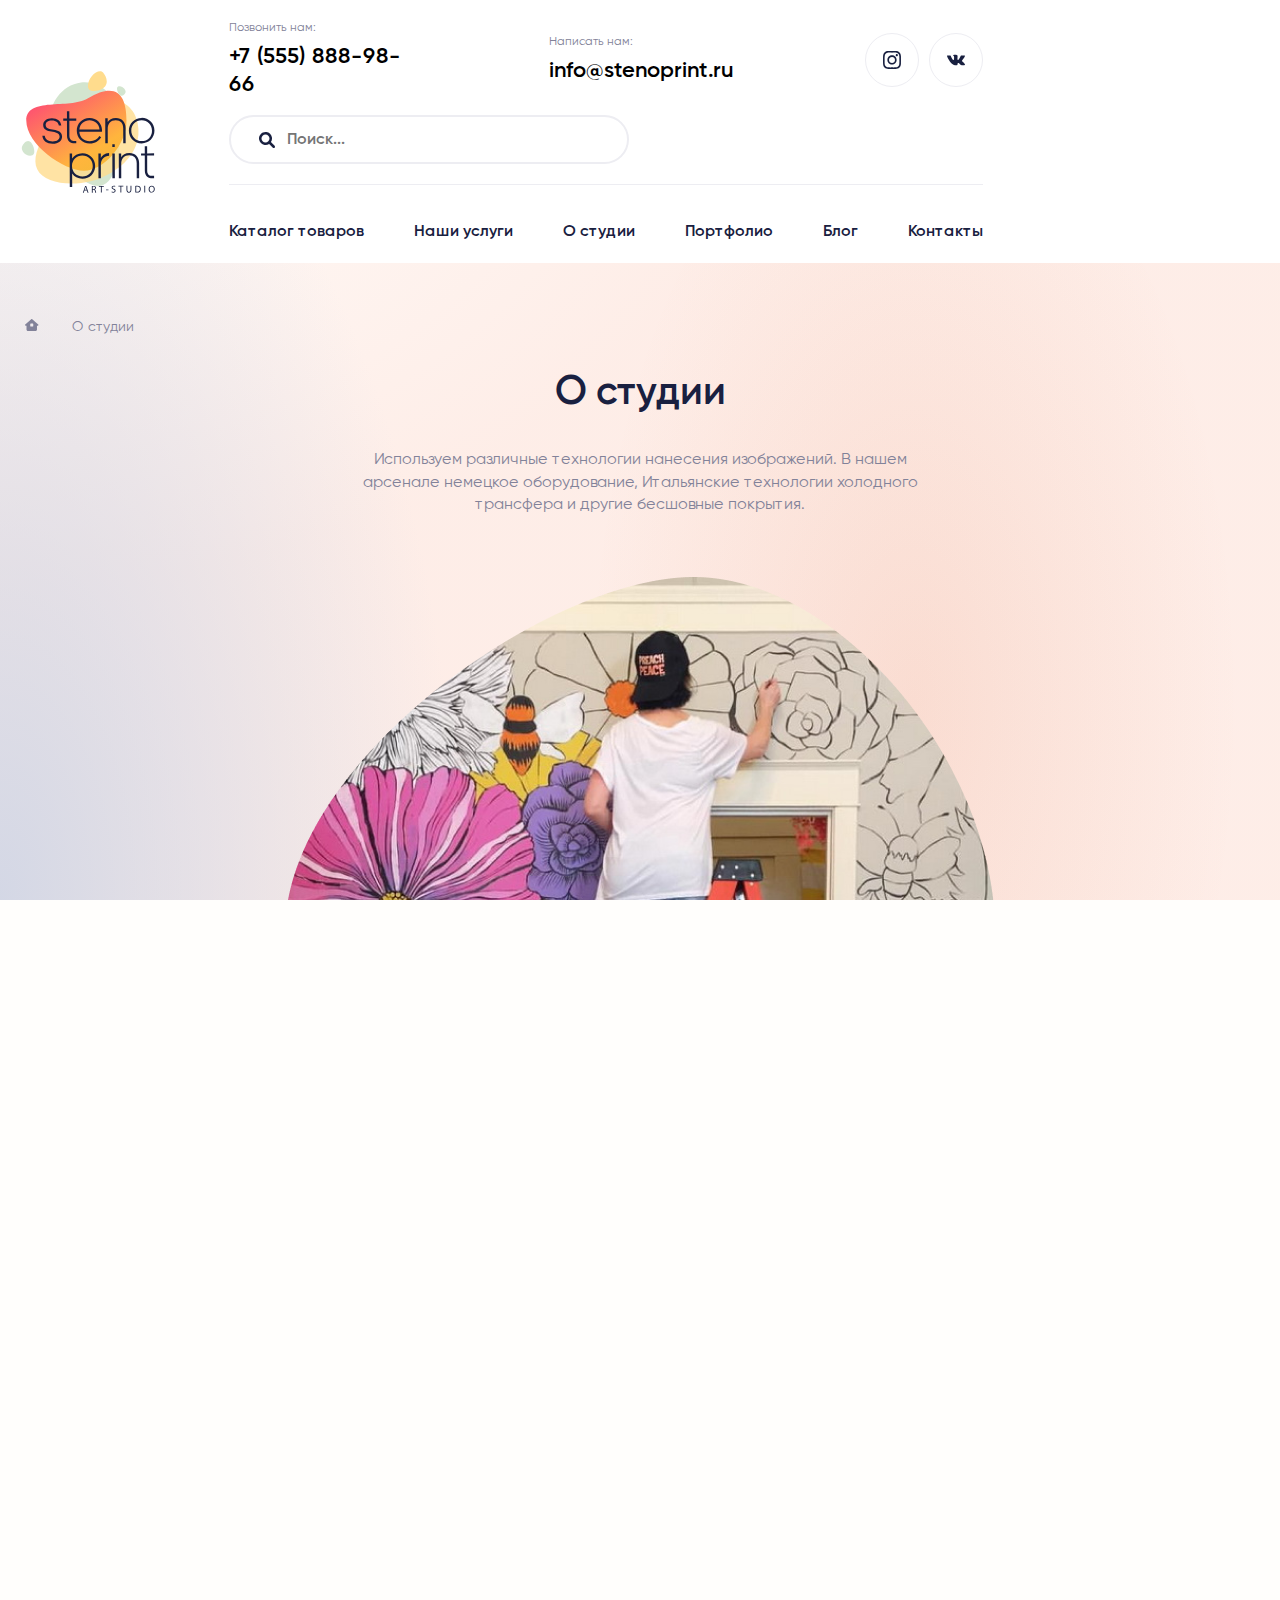
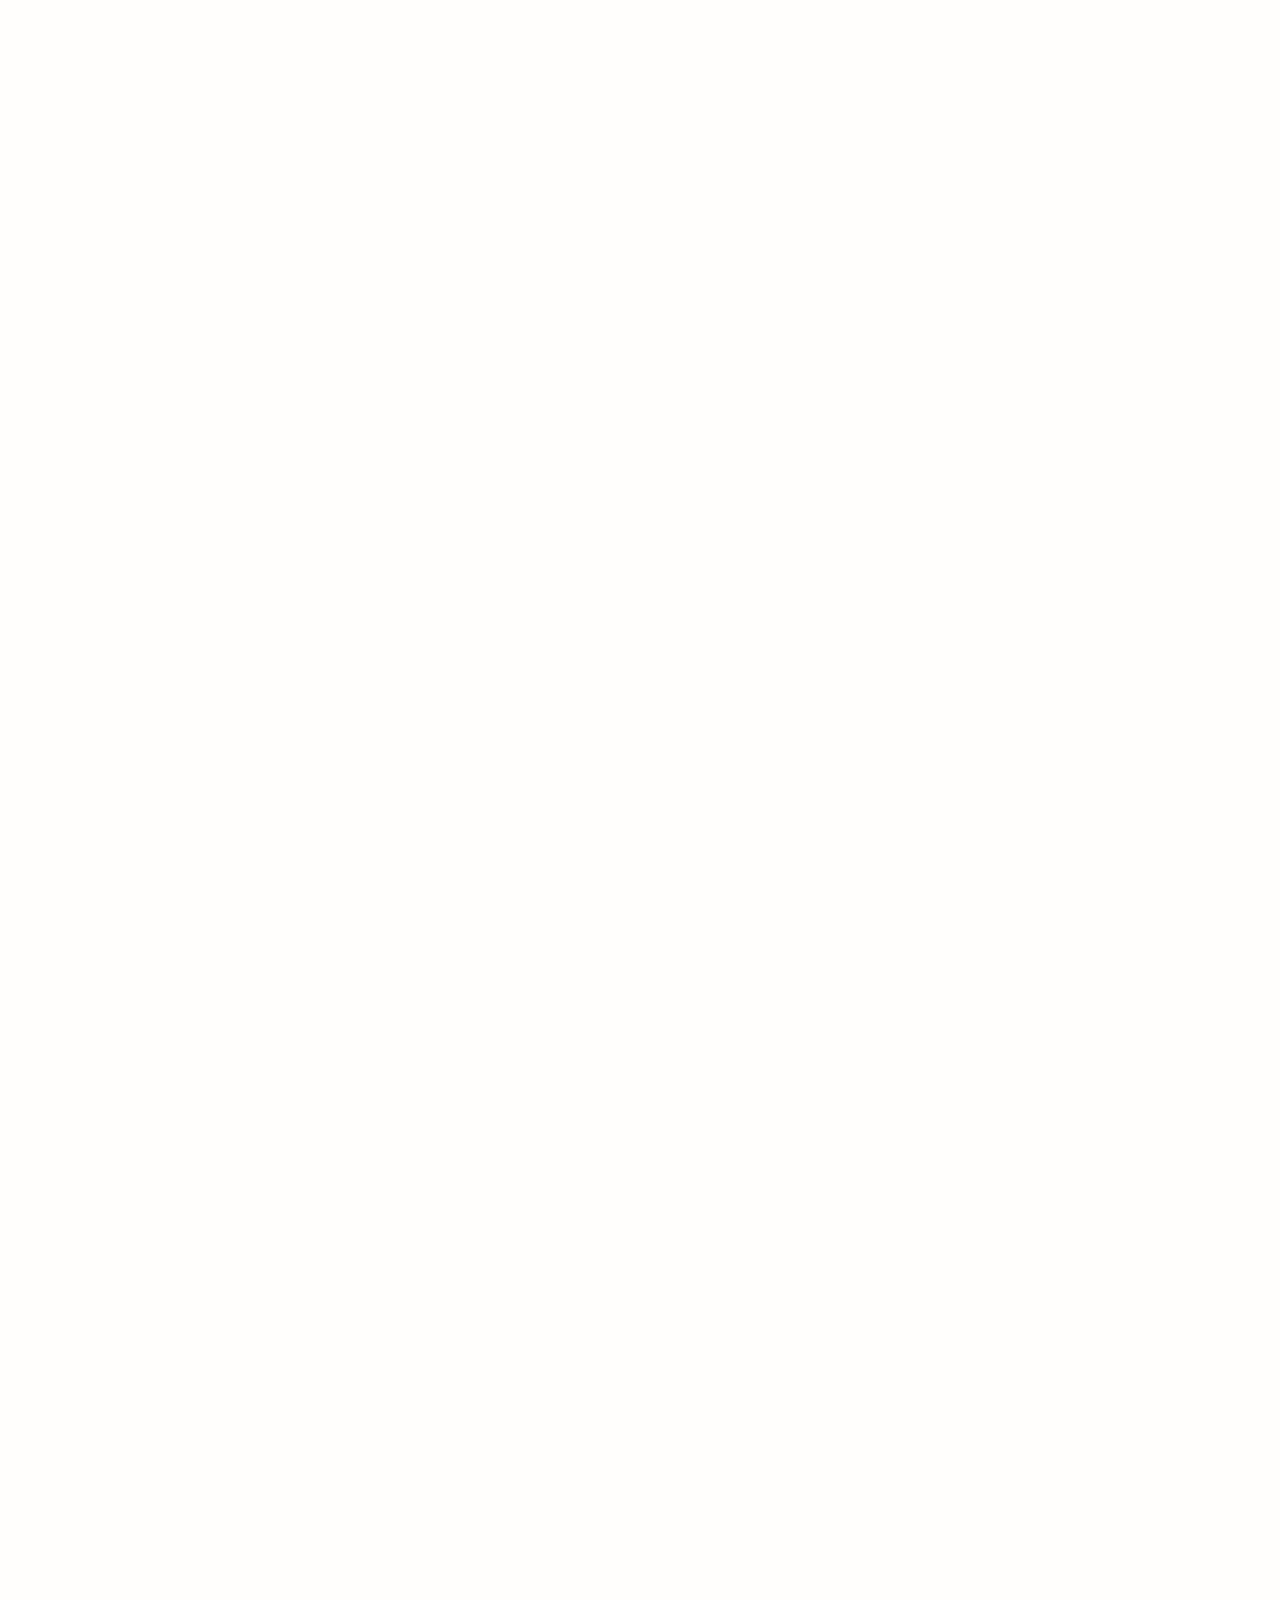
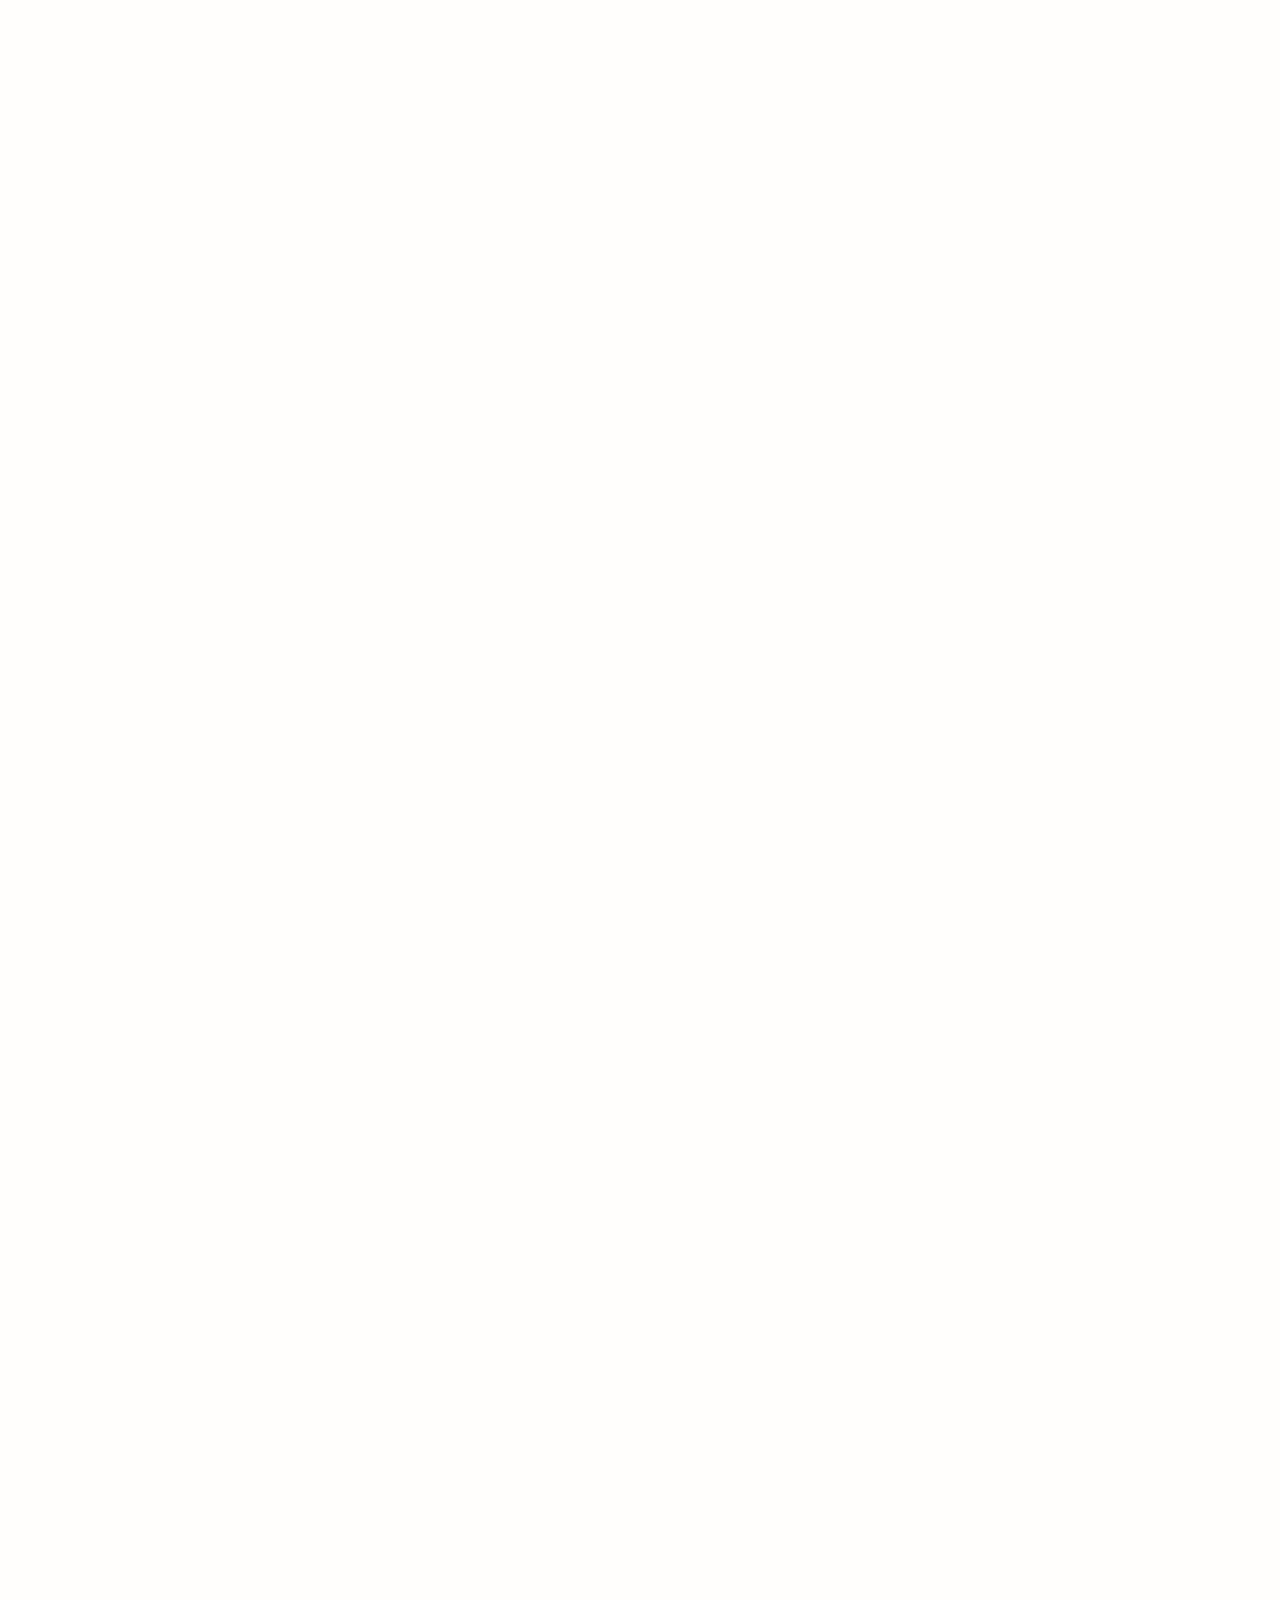
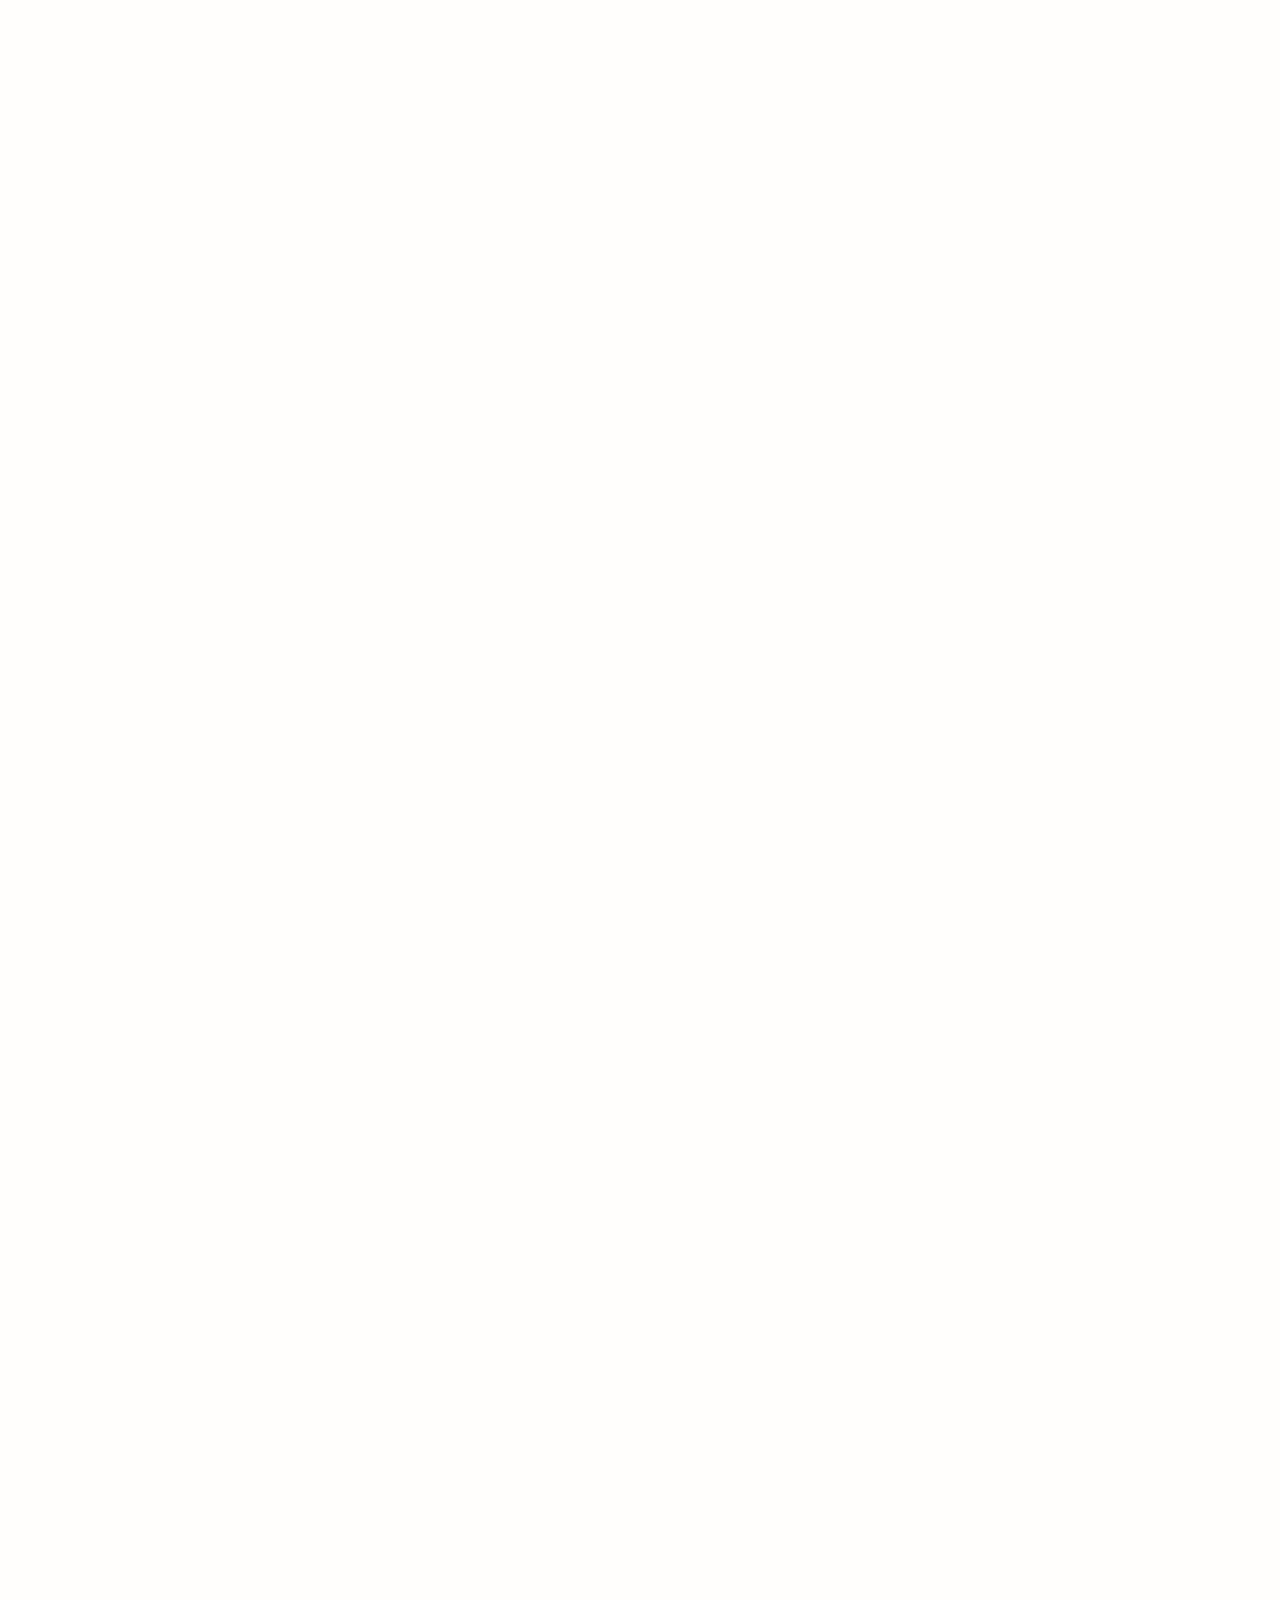
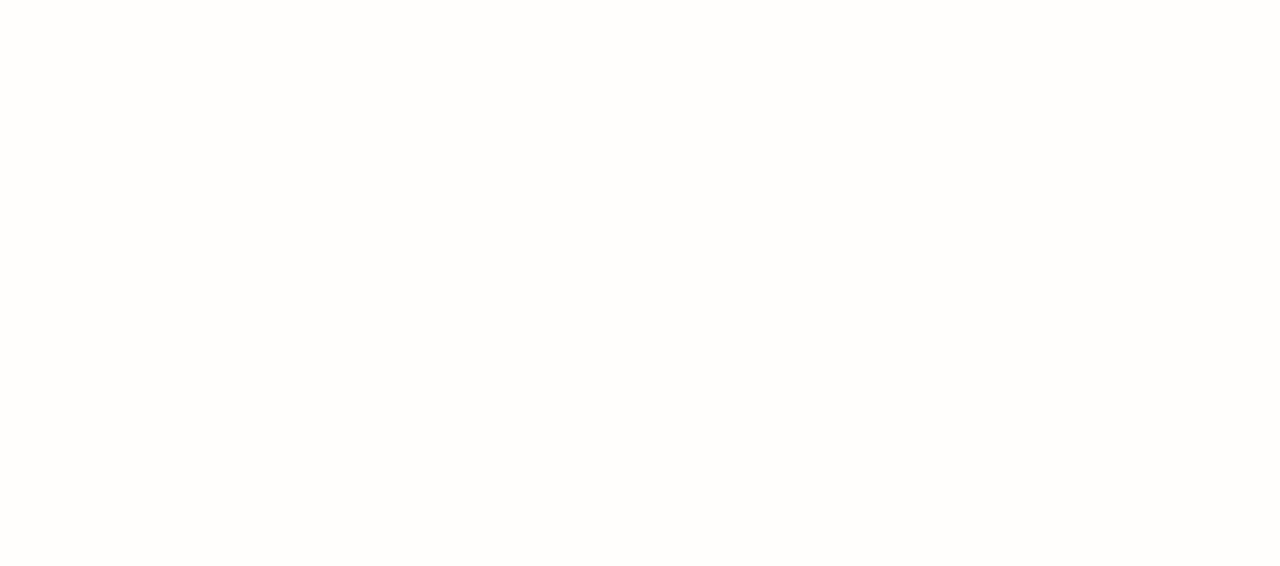
==== commit e0dec83f: "added html files and changed styles" ====
--- a/about.html
+++ b/about.html
@@ -1,10 +1,10 @@
 <!DOCTYPE html>
-<html lang="en">
+<html lang="zxx">
 <head>
     <meta charset="UTF-8">
     <meta http-equiv="X-UA-Compatible" content="IE=edge">
     <meta name="viewport" content="width=device-width, initial-scale=1.0">
-    <title>About</title>
+    <title>О студии</title>
     <link rel="stylesheet" href="style.css">
     <link rel="stylesheet" href="media.css">
 </head>
@@ -59,9 +59,9 @@
                         <div class="header__nav-wrapper">
                             <nav class="header__nav">
                                 <a href="" class="header__nav-item">Каталог товаров</a>
-                                <a href="" class="header__nav-item">Наши услуги</a>
-                                <a href="" class="header__nav-item">О студии</a>
-                                <a href="" class="header__nav-item">Портфолио</a>
+                                <a href="services.html" class="header__nav-item">Наши услуги</a>
+                                <a href="about.html" class="header__nav-item">О студии</a>
+                                <a href="photo.html" class="header__nav-item">Портфолио</a>
                                 <a href="" class="header__nav-item">Блог</a>
                                 <a href="" class="header__nav-item">Контакты</a>
                             </nav>
@@ -292,6 +292,56 @@
                 </div>
             </div>
         </footer>
+        <div id="mobile__menu" class="popup">
+            
+            <div class="mobile__menu-content">
+                <nav class="mobile__menu-nav">
+                    <a href="" class="mobile__menu-link">Каталог товаров</a>
+                    <a href="services.html" class="mobile__menu-link">Наши услуги</a>
+                    <a href="about.html" class="mobile__menu-link">О студии</a>
+                    <a href="photo.html" class="mobile__menu-link">Портфолио</a>
+                    <a href="" class="mobile__menu-link">Блог</a>
+                    <a href="" class="mobile__menu-link">Контакты</a>
+                    <a href="#" class="mobile__menu-link-close">Закрыть</a>
+                </nav>
+    
+            </div>
+        </div>
+        <div id="contacts__mobile" class="popup">
+            <a href="#" class="overlay"></a>
+            <div class="contacts__mobile-content">
+                <div class="header__menu-info-number">
+                    <p class="menu__info-text">Позвонить нам:</p>
+                    <h3 class="menu__info-number">+7 (555) 888-98-66</h3>
+                </div>
+                <div class="header__menu-info-email">
+                    <p class="menu__info-text">Написать нам:</p>
+                    <h3 class="menu__info-number">info@stenoprint.ru</h3>
+                </div>
+                <div class="footer__socials-wrapper">
+                    <button class="socials__inst footer__social">
+                        <img src="assets/insta.svg" alt="">
+                    </button>
+                    <button class="socials__vk footer__social">
+                        <img src="assets/vk.svg" alt="">
+                    </button>
+                </div>
+                <a href="#" class="mobile__menu-link-close">Закрыть</a>
+            </div>
+        </div>
+        <div id="search__mobile-popup" class="popup">
+            <a href="#" class="overlay"></a>
+            <div class="search__mobile-content">
+                <form class="search-form mobile-search-form" action="">
+                    <label class="label" for="">
+                        <input type="text" placeholder="Поиск...">
+                        <div class="input__icon">
+                            <img src="assets/search-icon.svg" alt="">
+                        </div>
+                    </label>
+                </form>
+            </div>
+        </div>
     </main>
     
 </body>
--- a/style.css
+++ b/style.css
@@ -1913,11 +1913,22 @@
     position: relative;
 }
 
-.breadcrumbs__item:first-of-type::after{
+.services__breadcrumbs{
+    flex-wrap: wrap;
+}
+
+.services__breadcrumbs-item:not(:last-of-type):after{
     content: '/';
     position: absolute;
     bottom: 0;
     left: 34px;
+}
+
+.services__breadcrumbs-item:nth-of-type(2)::after{
+    content: '/';
+    position: absolute;
+    bottom: 0;
+    left: 53px;
 }
 
 .about__studio-wrapper{
@@ -1938,7 +1949,7 @@
 
 
 .about__studio-subtitle{
-    max-width: 810px;
+    max-width: 590px;
 }
 
 .studio-services-wrapper{
@@ -1961,4 +1972,286 @@
     gap: 10px;
     margin-bottom: 30px;
     flex-wrap: wrap;
+}
+
+.studio__services-title{
+    max-width: 870px;
+}
+
+.studio__services-block{
+    display: flex;
+    gap: 130px;
+    align-items: center;
+    margin-bottom: 120px;
+}
+
+.studio__services-image{
+    animation: rotation 20s ease-in-out infinite;
+}
+
+
+@keyframes rotation {
+    0%{transform: rotate(0deg);}
+    50%{transform: rotate(-45deg);}
+    100%{transform: rotate(0deg);}
+}
+
+.studio__services-info{
+    max-width: 590px;
+}
+
+.studio__services-text:first-of-type{
+    padding-bottom: 30px;
+}
+
+.how-we-work__item{
+    max-width: 300px;
+    display: flex;
+    flex-direction: column;
+}
+
+.how-we-work__item-title{
+    font-size: 24px;
+    line-height: 130%;
+    color: var(--text-color);
+    font-family: var(--font-gilroy-semiblod);
+    padding: 30px;
+    border: 2px solid #FFFFFF;
+    border-radius: 30px;
+    background-color: white;
+    max-width: 80px;
+    max-height: 80px;
+    display: flex;
+    align-items: center;
+    justify-content: center;
+    margin-bottom: 40px;
+}
+
+.how-we-work__item-header{
+    flex-grow: 1;
+}
+
+
+.how-we-work__item-subtitle{
+    font-size: 18px;
+    line-height: 130%;
+    color: var(--text-color);
+    font-family: var(--font-gilroy-semiblod);
+    margin-bottom: 10px;
+}
+
+.how-we-work__item-text{
+    font-size: 16px;
+    line-height: 140%;
+    color: #828299;
+    font-family: var(--font-gilroy-regular);
+}
+
+.how-we-work__wrapper{
+    display: flex;
+    gap: 60px;
+}
+
+#how-we-work{
+    margin-bottom: 120px;
+}
+
+.services__figure-image-wrapper{
+    display: flex;
+    gap: 10px;
+    
+}
+
+.figure__wrapper-2{
+    display: flex;
+    margin-top: -140px;
+    position: relative;
+    gap: 20px;
+    animation: closing 10s ease-in-out infinite;
+    
+}
+
+.shape__wrapper{
+    display: flex;
+    flex-direction: column;
+    max-width: 1430px;
+    margin: 0 auto;
+    position: relative;
+    align-items: center;
+}
+
+/**@keyframes closing {
+    0%{ gap: 34px;}
+    50% { gap: 300px; }
+    100% { gap: 34px; }
+   }
+
+   @keyframes spacing {
+    0%{ gap: 10px;}
+    50% { gap: 150px; }
+    100% { gap: 10px; }
+   }**/
+
+#services__figure{
+    margin-bottom: 120px;
+}
+
+.services__figure-image-5{
+    position: absolute;
+    bottom: 0;
+    left: 211px;
+}
+
+.services__figure-image-5-label{
+    position: absolute;
+    display: flex;
+    flex-direction: column;
+   
+    gap: 10px;
+    max-width: 310px;
+    bottom: 30px;
+    left: 95px;
+    text-align: center;
+    align-items: center;
+}
+
+.services__figure-image-5-title{
+    font-size: 18px;
+    line-height: 130%;
+    font-family: var(--font-gilroy-semiblod);
+    color: white;
+}
+
+.services__figure-image-5-text{
+    font-size: 16px;
+    line-height: 140%;
+    font-family: var(--font-gilroy-regular);
+    color: white;
+}
+
+.services__figure-image-5-link{
+    font-size: 16px;
+    line-height: 140%;
+    font-family: var(--font-gilroy-semiblod);
+    padding: 20px 50px;
+    background: #FF2E51;
+    border-radius: 50px;
+    display: flex;
+    justify-content: center;
+    align-items: center;
+    max-width: 225px;
+    color: white;
+    transition: 0.3s;
+}
+
+
+.services__figure-image-5-link:hover{
+    background: #FA052E;
+    box-shadow: 0px 15px 20px -15px #FF0D35;
+}
+
+.services__figure-image-1{
+    position: relative;
+}
+
+
+.services__figure-image-1::before{
+    content: '';
+    background: white;
+    opacity: 0.4;
+    width: 100%;
+    height: 100%;
+    position: absolute;
+    visibility: hidden;
+    border-radius: 30px 30px 0 0;
+}
+
+
+.services__figure-info{
+    max-width: 270px;
+    
+}
+.services__figure-wrapper{
+    display: flex;
+    position: absolute;
+    gap: 639px;
+}
+
+.services__figure-wrapper:last-of-type{
+    display: flex;
+    position: absolute;
+    gap: 900px;
+    bottom: 170px;
+}
+
+
+.services__info-title{
+    font-size: 24px;
+    line-height: 130%;
+    color: var(--text-color);
+    font-family: var(--font-gilroy-semiblod);
+    margin-bottom: 10px;
+}
+
+.services__info-text{
+    font-size: 16px;
+    line-height: 140%;
+    color: #828299;
+    font-family: var(--font-gilroy-regular);
+    max-width: 260px;
+}
+
+.faq__title{
+    margin-bottom: 50px;
+}
+
+.faq__item{
+    background: white;
+    min-width: 710px;
+    
+    margin-bottom: 10px;
+    padding: 20px 30px;
+    border: 2px solid #EDEDF2;
+    border-radius: 30px;
+}
+
+.faq__item-header{
+    display: flex;
+    justify-content: space-between;
+}
+
+.faq__item-title{
+    font-size: 16px;
+    line-height: 140%;
+    color: var(--text-color);
+    font-family: var(--font-gilroy-semiblod);
+}
+
+.faq__item:first-of-type .faq__item-header{
+    margin-bottom: 20px;
+}
+
+.faq__column:last-of-type .faq__item:first-child .faq__item-header{
+    margin-bottom: 0px;
+}
+
+.faq__item-text{
+    font-size: 16px;
+    line-height: 140%;
+    color: var(--text-color);
+    font-family: var(--font-gilroy-regular);
+}
+
+.faq__wrapper{
+    display: flex;
+    gap: 10px;
+
+}
+
+#FAQ{
+    margin-bottom: 120px;
+}
+
+.services__header{
+    padding-top: 20px;
 }--- a/media.css
+++ b/media.css
@@ -38,6 +38,7 @@
 
     .facilities__title{
         text-align: center;
+        margin: 30px auto;
     }
 
     .products__links{
@@ -120,6 +121,18 @@
     .about__studio-header {
         margin-bottom: 60px;
     }
+
+    .faq__wrapper {
+        display: flex;
+        gap: 10px;
+       flex-direction: column;
+        
+    }
+
+    .faq__item{
+       min-width: 325px;
+        
+    }
 }
 
 @media screen and (max-width: 1296px){
@@ -208,6 +221,18 @@
         width: 28%;
         height: 28%;
     }
+
+    .services__figure-wrapper{
+        display: none;
+    }
+
+    .services__figure-wrapper:last-of-type{
+        display: none;
+    }
+
+    .studio__services-block{
+        flex-direction: column;
+    }
 }
 
 @media screen and (max-width: 1084px){
@@ -301,6 +326,17 @@
     .materials__top-title::after{
         width: 346px;
     }
+
+    #services__figure{
+        display: none;
+    }
+
+    .how-we-work__wrapper {
+        display: flex;
+        flex-wrap: wrap;
+        justify-content: center;
+        gap: 60px;
+    }
 }
 
 @media screen and (max-width: 862px){
@@ -635,6 +671,10 @@
     font-size: 20px;
 }
 
+.services__breadcrumbs{
+    gap: 0;
+}
+
 }
 @media screen and (max-width: 415px){
     .products__slider-bar {
